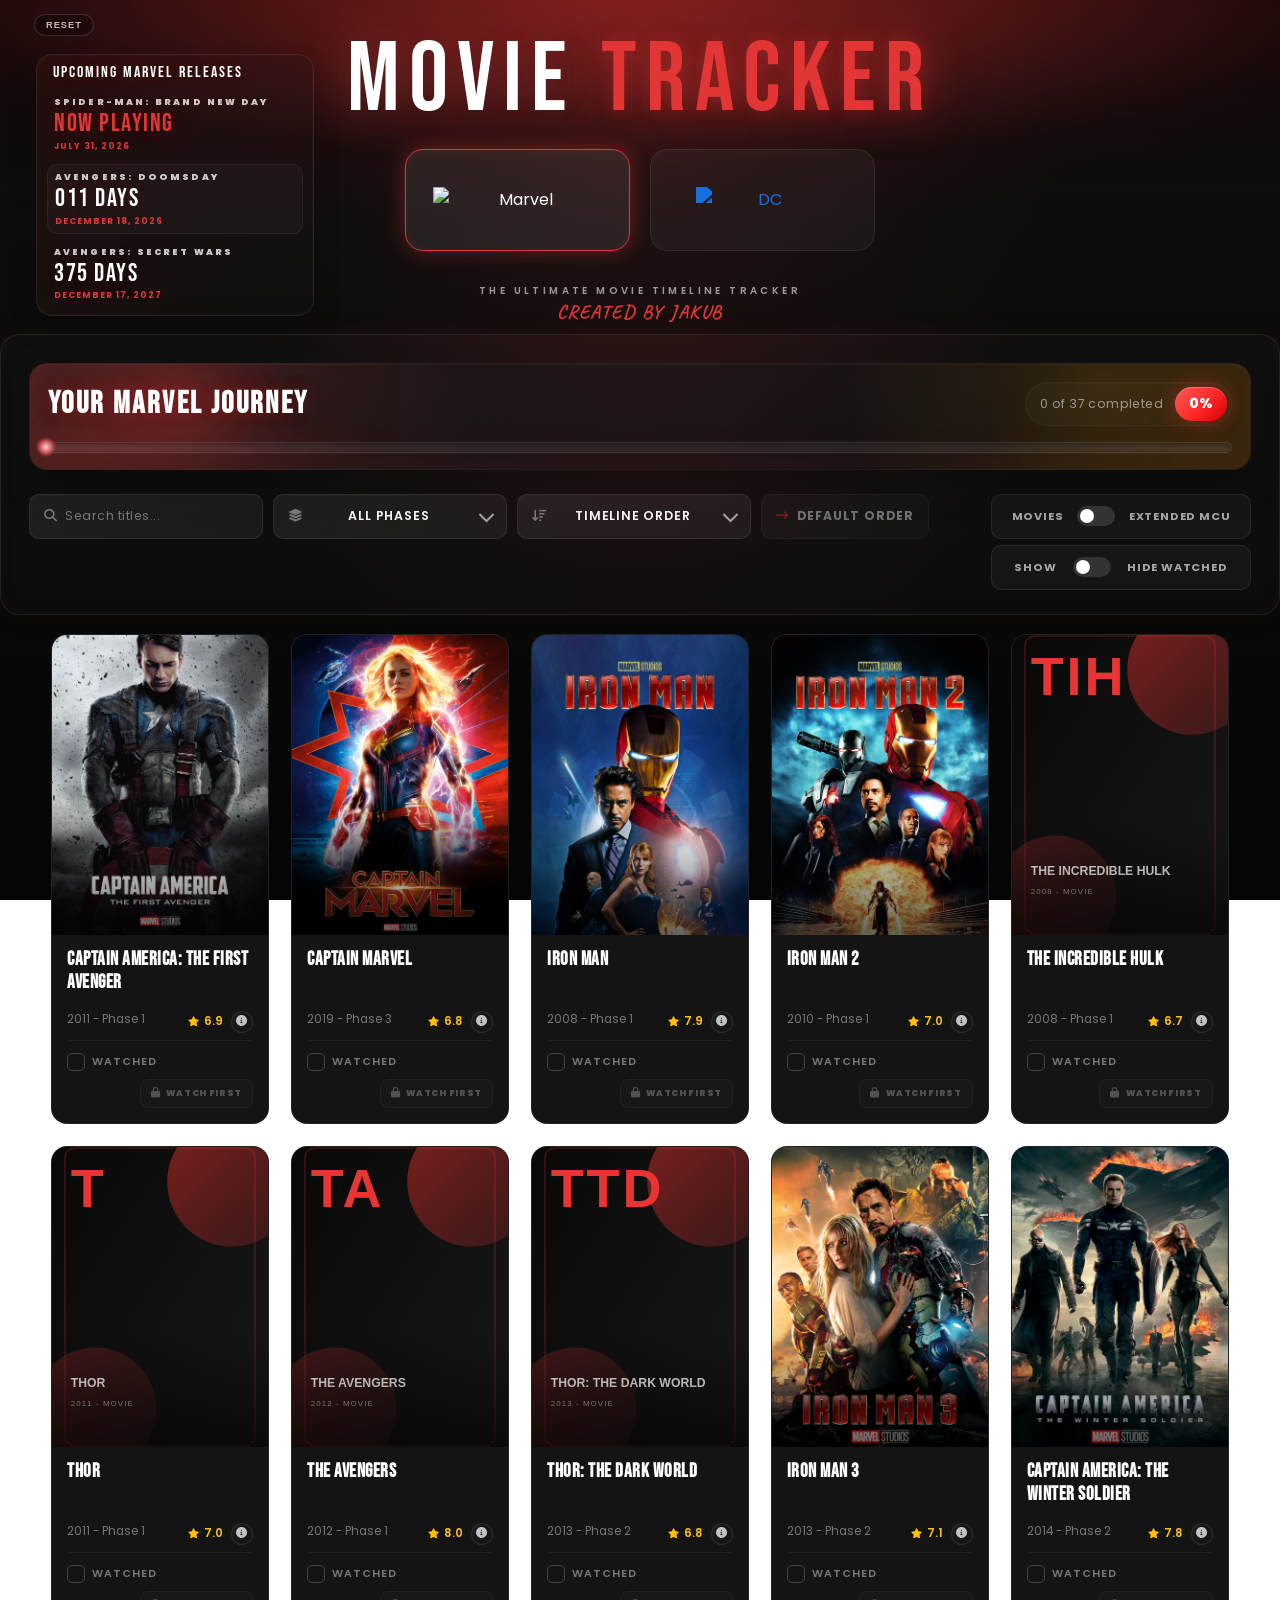
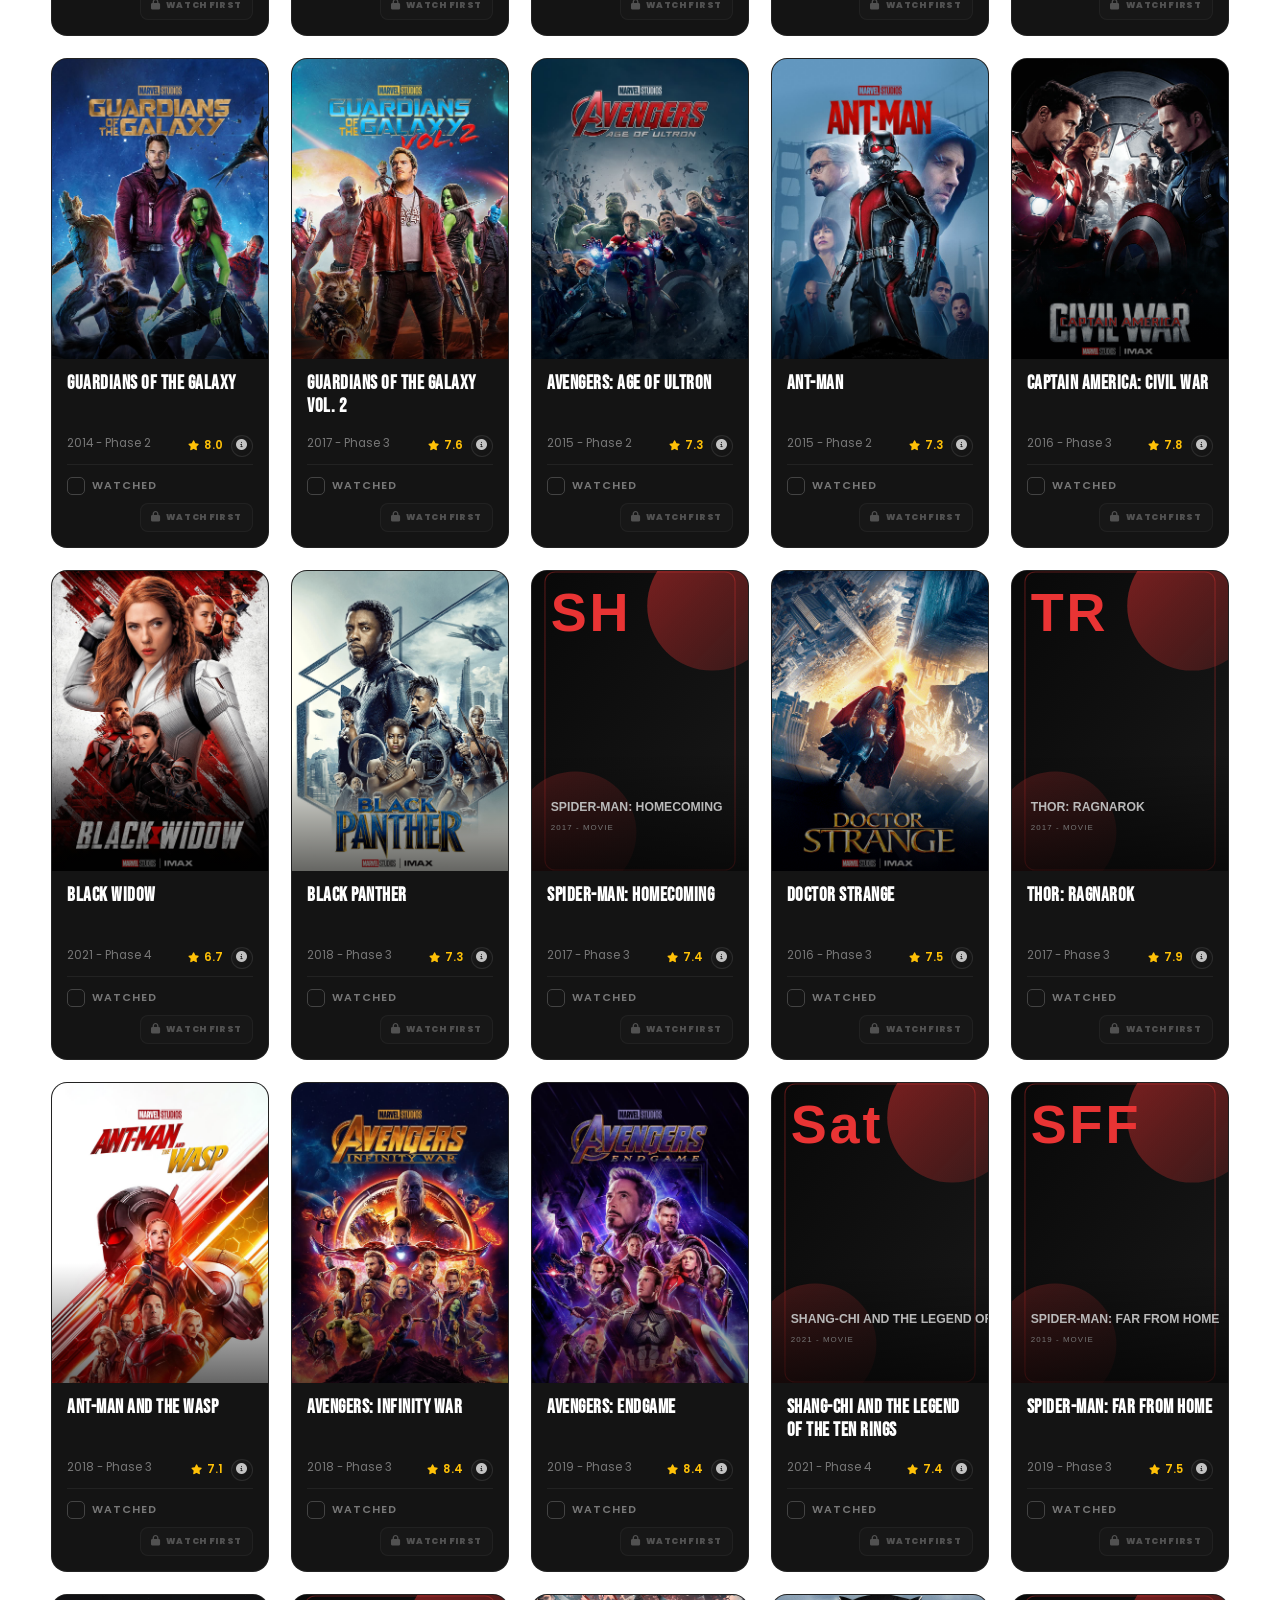
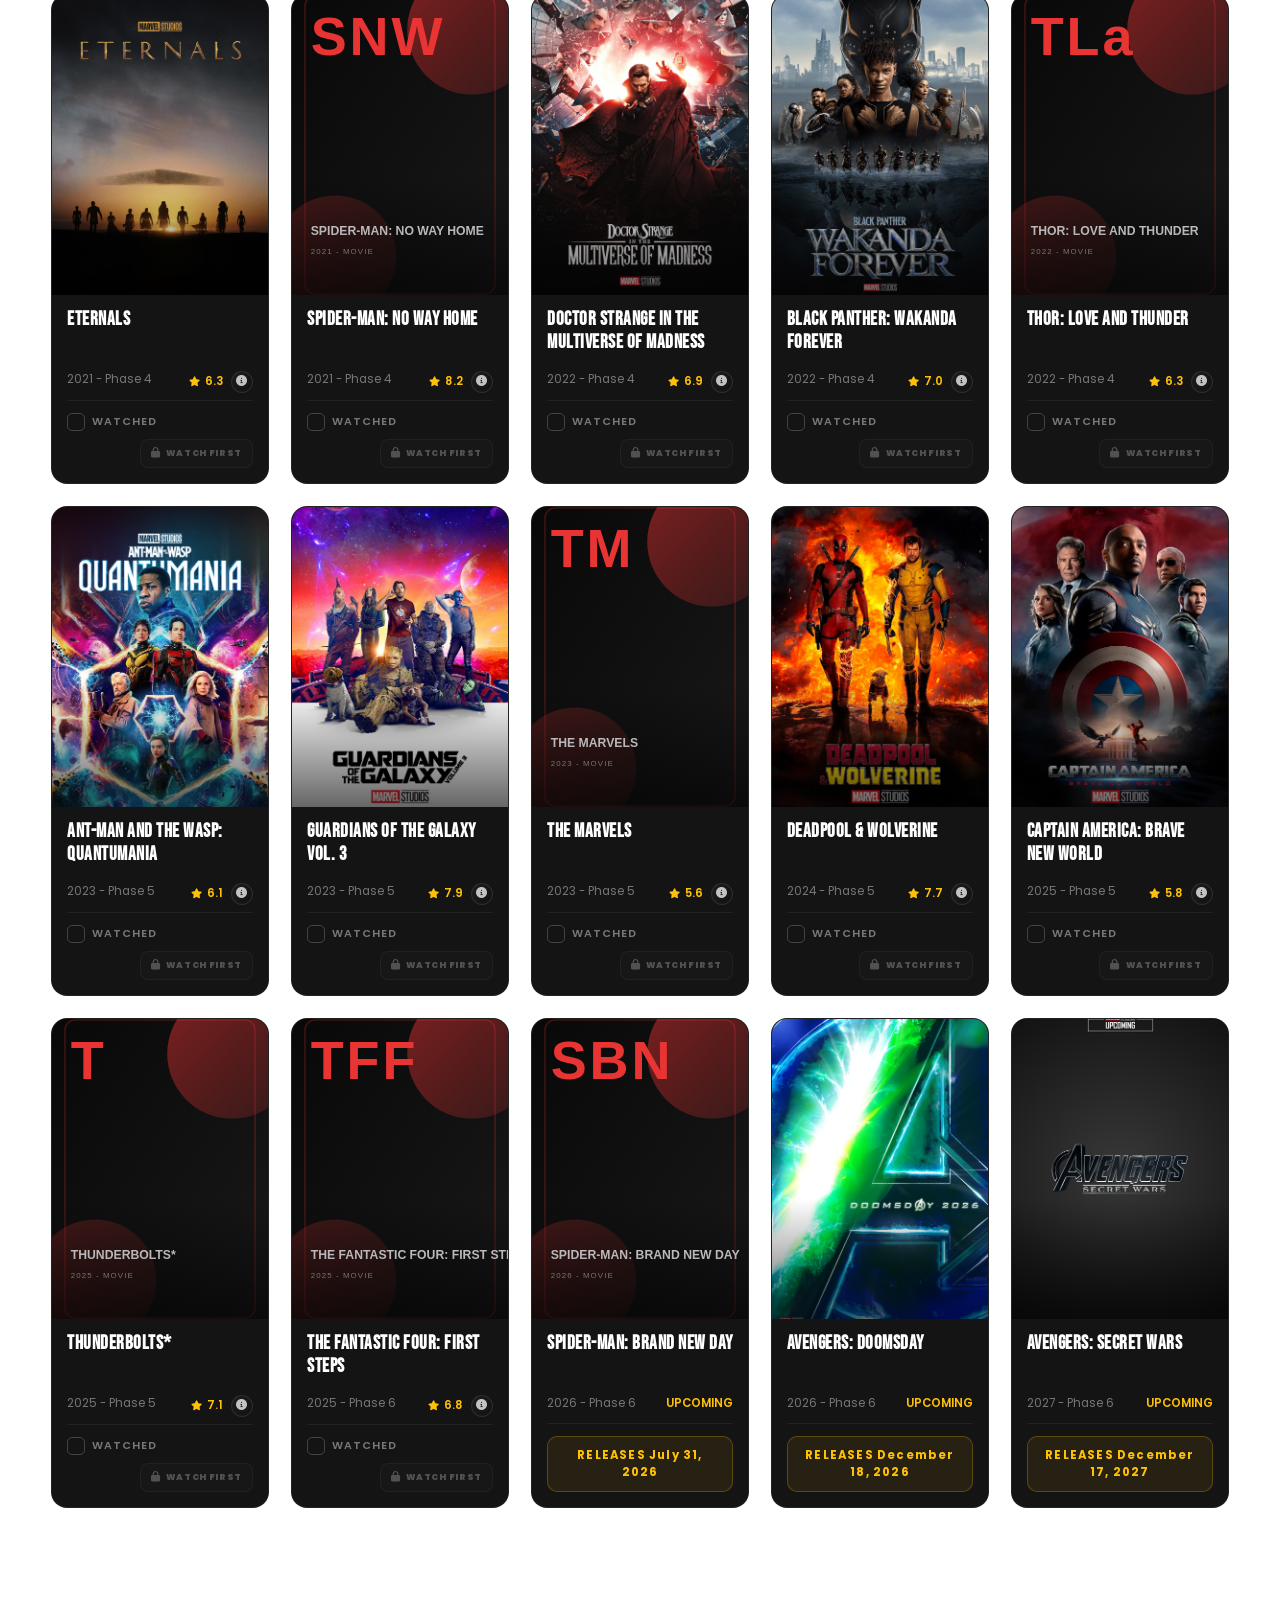
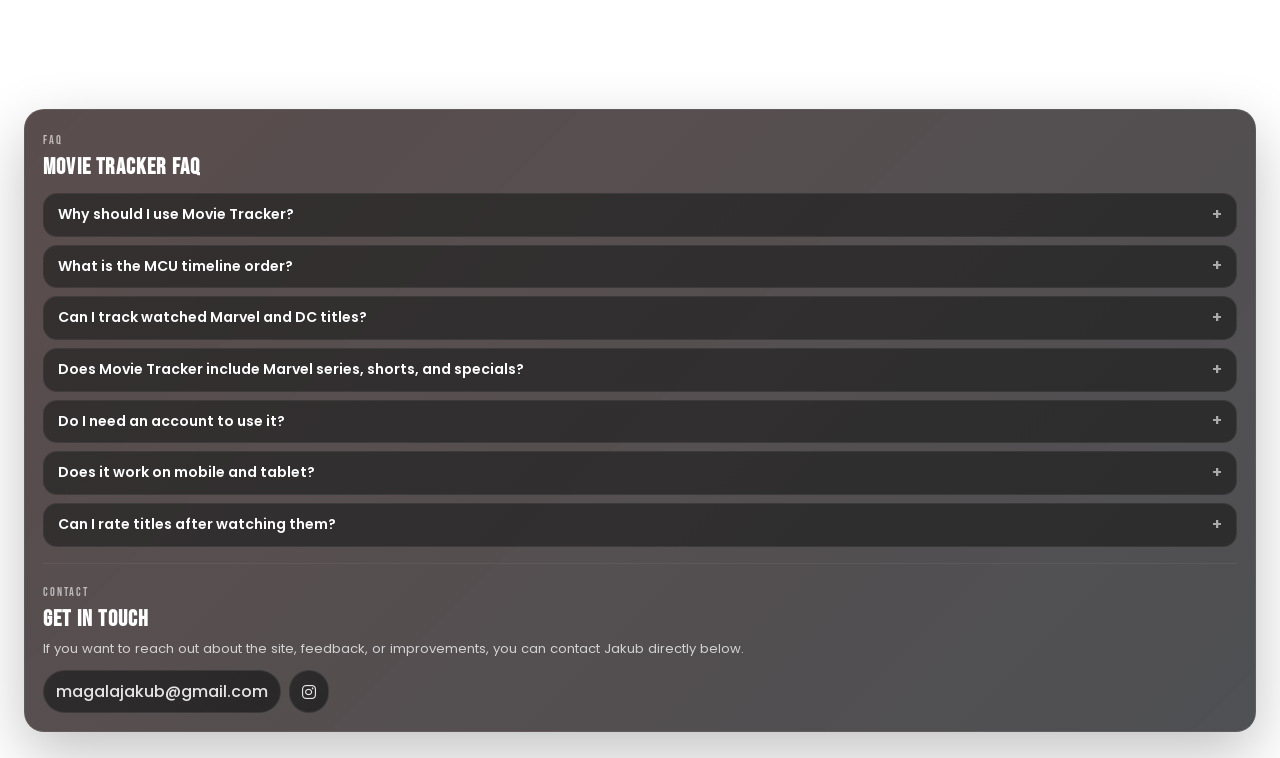
==== index.html @ 0795e942 "Add files via upload" ====
<!DOCTYPE html>
<html lang="en">
<head>
    <meta charset="UTF-8">
    <meta name="viewport" content="width=device-width, initial-scale=1.0">
    <!-- Google tag (gtag.js) -->
    <script async src="https://www.googletagmanager.com/gtag/js?id=G-0W7NVZXKRR"></script>
    <script>
        window.dataLayer = window.dataLayer || [];
        function gtag(){dataLayer.push(arguments);}
        gtag("js", new Date());

        gtag("config", "G-0W7NVZXKRR");
    </script>
    <title>Movie Tracker | Marvel & DC Timeline Watchlist</title>
    <meta name="description" content="Track Marvel and DC movies in timeline order, mark watched titles, rate favorites, and follow your progress through the MCU and beyond.">
    <meta name="robots" content="index,follow,max-image-preview:large">
    <meta name="author" content="Jakub">
    <meta name="theme-color" content="#160707">
    <link rel="canonical" href="https://nichtjakub.github.io/movie-tracker/">
    <link rel="icon" type="image/png" sizes="192x192" href="icon-192.png">
    <link rel="shortcut icon" href="icon-192.png">
    <link rel="icon" type="image/svg+xml" href="favicon.svg">
    <link rel="apple-touch-icon" sizes="180x180" href="apple-touch-icon.png">
    <link rel="manifest" href="site.webmanifest">

    <meta property="og:site_name" content="Movie Tracker">
    <meta property="og:title" content="Movie Tracker | Marvel & DC Timeline Watchlist">
    <meta property="og:description" content="Track Marvel and DC movies in timeline order, mark watched titles, rate favorites, and follow your progress through the MCU and beyond.">
    <meta property="og:type" content="website">
    <meta property="og:url" content="https://nichtjakub.github.io/movie-tracker/">
    <meta property="og:image" content="https://nichtjakub.github.io/movie-tracker/preview.png">
    <meta property="og:image:width" content="1200">
    <meta property="og:image:height" content="630">
    <meta property="og:image:alt" content="Movie Tracker preview card with Marvel and DC timeline branding">

    <meta name="twitter:card" content="summary_large_image">
    <meta name="twitter:title" content="Movie Tracker | Marvel & DC Timeline Watchlist">
    <meta name="twitter:description" content="Track Marvel and DC movies in timeline order, mark watched titles, rate favorites, and follow your progress through the MCU and beyond.">
    <meta name="twitter:image" content="https://nichtjakub.github.io/movie-tracker/preview.png">
    <link href="https://fonts.googleapis.com/css2?family=Bebas+Neue&family=Caveat:wght@700&family=Poppins:wght@300;400;500;600&display=swap" rel="stylesheet">
    <link rel="stylesheet" href="style.css">
    <link rel="stylesheet" href="https://cdnjs.cloudflare.com/ajax/libs/font-awesome/6.4.0/css/all.min.css">
    <script type="application/ld+json">
        {
            "@context": "https://schema.org",
            "@type": "WebSite",
            "name": "Movie Tracker",
            "alternateName": "Movie Tracker Marvel DC",
            "url": "https://nichtjakub.github.io/movie-tracker/",
            "description": "Track Marvel and DC movies in timeline order, mark watched titles, rate favorites, and follow your progress through the MCU and beyond.",
            "author": {
                "@type": "Person",
                "name": "Jakub"
            },
            "inLanguage": "en"
        }
    </script>
    <script type="application/ld+json">
        {
            "@context": "https://schema.org",
            "@type": "Organization",
            "name": "Movie Tracker",
            "url": "https://nichtjakub.github.io/movie-tracker/",
            "logo": "https://nichtjakub.github.io/movie-tracker/icon-192.png",
            "email": "mailto:magalajakub@gmail.com",
            "sameAs": [
                "https://www.instagram.com/jakubm17/"
            ]
        }
    </script>
    <script type="application/ld+json">
        {
            "@context": "https://schema.org",
            "@type": "FAQPage",
            "mainEntity": [
                {
                    "@type": "Question",
                    "name": "Why should I use Movie Tracker?",
                    "acceptedAnswer": {
                        "@type": "Answer",
                        "text": "Movie Tracker makes catching up feel much easier because everything is already organized in one place. Instead of jumping between random lists, you can follow the MCU in a cleaner order, include series, shorts, and specials, mark what you have already watched, and rate titles as you go. It is especially useful if you want to understand the bigger story before Avengers: Doomsday, because a lot of people want to rewatch or finally catch up on everything beforehand."
                    }
                },
                {
                    "@type": "Question",
                    "name": "What is the MCU timeline order?",
                    "acceptedAnswer": {
                        "@type": "Answer",
                        "text": "It is the order that lets you follow the MCU story chronologically. Here you can go through Marvel movies, series, shorts, and specials in a way that feels more natural than release order."
                    }
                },
                {
                    "@type": "Question",
                    "name": "Can I track watched Marvel and DC titles here?",
                    "acceptedAnswer": {
                        "@type": "Answer",
                        "text": "Yes. You can mark titles as watched, add your own rating after watching, and keep an eye on your progress as you work through the timeline."
                    }
                },
                {
                    "@type": "Question",
                    "name": "Does Movie Tracker include Marvel series, shorts, and specials?",
                    "acceptedAnswer": {
                        "@type": "Answer",
                        "text": "Yes. It is not just a movie list. The tracker also includes Marvel series, shorts, and specials, so the overall watch order feels much more complete."
                    }
                },
                {
                    "@type": "Question",
                    "name": "Do I need an account to use Movie Tracker?",
                    "acceptedAnswer": {
                        "@type": "Answer",
                        "text": "No. You can just open the site in your browser and start using it right away."
                    }
                },
                {
                    "@type": "Question",
                    "name": "Does Movie Tracker work on mobile and tablet?",
                    "acceptedAnswer": {
                        "@type": "Answer",
                        "text": "Yes. The layout is built to work on desktop, tablet, and mobile, so checking the watch order should still feel clean on different screens."
                    }
                },
                {
                    "@type": "Question",
                    "name": "Can I rate titles after watching them in Movie Tracker?",
                    "acceptedAnswer": {
                        "@type": "Answer",
                        "text": "Yes. Once you mark something as watched, you can rate it and keep your own progress a bit more personal."
                    }
                }
            ]
        }
    </script>
</head>
<body class="marvel-theme">
    <header>
        <button id="reset-progress-btn" class="reset-progress-btn" type="button">RESET</button>
        <div class="header-bg"></div>
        <div class="header-content">
            <div class="logo">MOVIE <span>TRACKER</span></div>
            <div class="release-countdown" id="release-countdown" aria-live="polite">
                <div class="release-countdown-title">UPCOMING MARVEL RELEASES</div>
                <div class="countdown-item" id="countdown-spiderman">
                    <div class="countdown-label">SPIDER-MAN: BRAND NEW DAY</div>
                    <div class="countdown-time">000d 00h 00m 00s</div>
                    <div class="countdown-date">July 31, 2026</div>
                </div>
                <div class="countdown-item countdown-item-featured" id="countdown-doomsday">
                    <div class="countdown-label">AVENGERS: DOOMSDAY</div>
                    <div class="countdown-time">000d 00h 00m 00s</div>
                    <div class="countdown-date">December 18, 2026</div>
                </div>
                <div class="countdown-item" id="countdown-secretwars">
                    <div class="countdown-label">AVENGERS: SECRET WARS</div>
                    <div class="countdown-time">000d 00h 00m 00s</div>
                    <div class="countdown-date">December 17, 2027</div>
                </div>
            </div>
            <div class="universe-switcher">
                <div class="uni-btn active marvel-btn" data-uni="marvel">
                    <img src="https://upload.wikimedia.org/wikipedia/commons/b/b9/Marvel_Logo.svg" alt="Marvel">
                </div>
                <div class="uni-btn dc-btn" data-uni="dc">
                    <img src="https://upload.wikimedia.org/wikipedia/commons/3/3d/DC_Comics_logo.svg" alt="DC">
                </div>
            </div>
            <div class="subtitle">THE ULTIMATE MOVIE TIMELINE TRACKER<br><span class="creator">CREATED BY JAKUB</span></div>
        </div>
    </header>

    <div class="sticky-journey-bar" id="sticky-journey-bar" aria-hidden="true">
        <div class="sticky-journey-inner">
            <div class="sticky-journey-top">
                <div class="sticky-journey-title" id="sticky-journey-title">YOUR MARVEL JOURNEY</div>
                <div class="sticky-journey-badges">
                    <span id="sticky-progress-text">0 of 0 completed</span>
                    <span class="badge sticky-progress-percent" id="sticky-progress-percent">0%</span>
                </div>
            </div>
            <div class="sticky-progress-track">
                <div class="sticky-progress-fill" id="sticky-progress-fill"></div>
                <div class="sticky-progress-glow" id="sticky-progress-glow"></div>
            </div>
        </div>
    </div>

    <main>
        <section class="controls">
            <div class="progress-section">
                <div class="progress-label-row">
                    <h3 id="journey-title">YOUR MARVEL JOURNEY</h3>
                    <div class="progress-badges">
                        <span id="progress-text">0 of 0 completed</span>
                        <span class="badge" id="progress-percent">0%</span>
                    </div>
                </div>
                <div class="progress-bar-bg">
                    <div class="progress-bar-fill" id="progress-fill"></div>
                    <div class="progress-bar-glow" id="progress-glow"></div>
                </div>
            </div>
            <div class="toolbar">
                <div class="filter-group">
                    <div class="filter-chip search-chip">
                        <i class="fas fa-search"></i>
                        <input type="text" id="search-input" placeholder="Search titles...">
                    </div>
                    <div id="phase-filter-container" class="filter-chip select-chip">
                        <i class="fas fa-layer-group"></i>
                        <span class="select-display" id="phase-filter-display">ALL PHASES</span>
                        <select id="phase-filter">
                            <option value="all" style="background:#1a1a1a;color:#f1f1f1;">ALL PHASES</option>
                            <option value="1" style="background:#1a1a1a;color:#f5f5f5;" data-saga="INFINITY SAGA">PHASE 1</option>
                            <option value="2" style="background:#1a1a1a;color:#e7e7e7;" data-saga="INFINITY SAGA">PHASE 2</option>
                            <option value="3" style="background:#1a1a1a;color:#d9d9d9;" data-saga="INFINITY SAGA">PHASE 3</option>
                            <option value="4" style="background:#1a1a1a;color:#cbcbcb;" data-saga="MULTIVERSE SAGA">PHASE 4</option>
                            <option value="5" style="background:#1a1a1a;color:#bdbdbd;" data-saga="MULTIVERSE SAGA">PHASE 5</option>
                            <option value="6" style="background:#1a1a1a;color:#afafaf;" data-saga="MULTIVERSE SAGA">PHASE 6</option>
                        </select>
                    </div>
                    <div class="filter-chip select-chip">
                        <i class="fas fa-sort-amount-down"></i>
                        <span class="select-display" id="sort-select-display">TIMELINE ORDER</span>
                        <select id="sort-select">
                            <option value="chrono">TIMELINE ORDER</option>
                            <option value="year">RELEASE YEAR</option>
                            <option value="imdb">IMDB RATING</option>
                            <option value="user">MY RATING</option>
                        </select>
                    </div>
                    <button type="button" class="sort-direction-btn" id="sort-direction-btn">
                        <span class="sort-direction-icon"><i class="fas fa-arrow-down-wide-short"></i></span>
                        <span class="sort-direction-text" id="sort-direction-text">DEFAULT</span>
                    </button>
                </div>
                <div class="view-toggle">
                    <span class="toggle-label">MOVIES</span>
                    <label class="switch"><input type="checkbox" id="extended-toggle"><span class="slider round"></span></label>
                    <span class="toggle-label">EXTENDED MCU</span>
                </div>
                <div class="view-toggle">
                    <span class="toggle-label">SHOW</span>
                    <label class="switch"><input type="checkbox" id="hide-seen-toggle"><span class="slider round"></span></label>
                    <span class="toggle-label">HIDE WATCHED</span>
                </div>
            </div>
        </section>
        <section id="timeline-content"></section>
    </main>

    <div id="rating-overlay" class="rating-overlay hidden">
        <div class="rating-panel">
            <div class="rating-panel-header">
                <span id="rating-panel-title">RATE THIS</span>
                <button class="close-btn" id="close-rating"><i class="fas fa-times"></i></button>
            </div>
            <div class="rating-options" id="rating-options"></div>
        </div>
    </div>

    <footer class="site-footer">
        <div class="site-footer-inner">
            <section class="footer-faq" aria-labelledby="footer-faq-title">
                <span class="footer-kicker">FAQ</span>
                <h2 id="footer-faq-title">Movie Tracker FAQ</h2>
                <div class="faq-list">
                    <details class="faq-item">
                        <summary>Why should I use Movie Tracker?</summary>
                        <p>Movie Tracker makes catching up feel much easier because everything is already organized in one place. Instead of jumping between random lists, you can follow the MCU in a cleaner order, include series, shorts, and specials, mark what you have already watched, and rate titles as you go. It is especially useful if you want to understand the bigger story before <strong>Avengers: Doomsday</strong>, because a lot of people want to rewatch or finally catch up on everything beforehand.</p>
                    </details>
                    <details class="faq-item">
                        <summary>What is the MCU timeline order?</summary>
                        <p>It is the order that lets you follow the MCU story chronologically. Here you can go through Marvel movies, series, shorts, and specials in a way that feels more natural than release order.</p>
                    </details>
                    <details class="faq-item">
                        <summary>Can I track watched Marvel and DC titles?</summary>
                        <p>Yes. You can mark titles as watched, add your own rating after watching, and keep an eye on your progress as you work through the timeline.</p>
                    </details>
                    <details class="faq-item">
                        <summary>Does Movie Tracker include Marvel series, shorts, and specials?</summary>
                        <p>Yes. It is not just a movie list. The tracker also includes Marvel series, shorts, and specials, so the overall watch order feels much more complete.</p>
                    </details>
                    <details class="faq-item">
                        <summary>Do I need an account to use it?</summary>
                        <p>No. You can just open the site in your browser and start using it right away.</p>
                    </details>
                    <details class="faq-item">
                        <summary>Does it work on mobile and tablet?</summary>
                        <p>Yes. The layout is built to work on desktop, tablet, and mobile, so checking the watch order should still feel clean on different screens.</p>
                    </details>
                    <details class="faq-item">
                        <summary>Can I rate titles after watching them?</summary>
                        <p>Yes. Once you mark something as watched, you can rate it and keep your own progress a bit more personal.</p>
                    </details>
                </div>
            </section>

            <section class="footer-contact" aria-labelledby="footer-contact-title">
                <span class="footer-kicker">Contact</span>
                <h2 id="footer-contact-title">Get in Touch</h2>
                <p class="footer-intro">If you want to reach out about the site, feedback, or improvements, you can contact Jakub directly below.</p>
                <div class="footer-links">
                    <a class="footer-link" href="mailto:magalajakub@gmail.com">magalajakub@gmail.com</a>
                    <a class="footer-link footer-link-icon" href="https://www.instagram.com/jakubm17/" target="_blank" rel="noopener noreferrer" aria-label="Instagram profile">
                        <i class="fab fa-instagram" aria-hidden="true"></i>
                    </a>
                </div>
            </section>
        </div>
    </footer>

    <script src="script.js"></script>
</body>
</html>
---- style.css ----
﻿:root {
    --bg: #0d0d0d;
    --card-bg: #141414;
    --card-border: rgba(255, 255, 255, 0.06);
    --primary: #e23636;
    --primary-glow: rgba(226, 54, 54, 0.4);
    --accent: #ffc107;
    --text: #ffffff;
    --text-dim: #777;
    --filter-bg: rgba(255, 255, 255, 0.04);
    --filter-border: rgba(255, 255, 255, 0.08);
    --filter-hover: rgba(255, 255, 255, 0.07);
}

body.dc-theme {
    --primary: #0476f2;
    --primary-glow: rgba(4, 118, 242, 0.4);
    --accent: #00ffcc;
}

* {
    box-sizing: border-box;
    margin: 0;
    padding: 0;
}

body {
    background:
        radial-gradient(ellipse 90% 45% at 50% -5%, rgba(226, 54, 54, 0.22) 0%, rgba(226, 54, 54, 0.12) 24%, rgba(226, 54, 54, 0.04) 46%, transparent 68%),
        radial-gradient(circle at 50% 18%, rgba(226, 54, 54, 0.09) 0%, transparent 42%),
        linear-gradient(180deg, #160707 0%, #0d0d0d 24%, #090909 58%, #050505 100%);
    color: var(--text);
    font-family: "Poppins", sans-serif;
    min-height: 100vh;
    background-attachment: fixed;
    overflow-x: hidden;
}

button,
input,
select,
label,
.uni-btn {
    -webkit-tap-highlight-color: transparent;
}

main {
    position: relative;
    transform: translateY(-72px);
}

header {
    position: relative;
    padding: 50px 20px 64px;
    text-align: center;
    overflow: visible;
    min-height: 360px;
}

.reset-progress-btn {
    position: absolute;
    top: 14px;
    left: 34px;
    z-index: 2;
    border: 1px solid rgba(255, 255, 255, 0.14);
    background: rgba(0, 0, 0, 0.28);
    color: rgba(255, 255, 255, 0.72);
    border-radius: 999px;
    padding: 5px 11px;
    font-size: 0.58rem;
    font-weight: 700;
    letter-spacing: 1px;
    cursor: pointer;
    transition: background 0.2s, color 0.2s, border-color 0.2s, transform 0.2s;
}

.reset-progress-btn:hover {
    background: rgba(226, 54, 54, 0.14);
    border-color: rgba(226, 54, 54, 0.45);
    color: #fff;
    transform: translateY(-1px);
}

.header-bg {
    position: absolute;
    inset: 0;
    background: radial-gradient(ellipse 80% 60% at 50% 0%, var(--primary-glow) 0%, transparent 70%);
    pointer-events: none;
    transition: background 0.5s;
}

.header-content {
    position: relative;
    z-index: 1;
    display: flex;
    flex-direction: column;
    align-items: center;
    justify-content: center;
    min-height: 240px;
}

.logo {
    font-family: "Bebas Neue", sans-serif;
    font-size: clamp(3.4rem, 8vw, 6.1rem);
    letter-spacing: 9px;
    margin-bottom: 18px;
    line-height: 0.95;
    text-transform: uppercase;
    transform: translateY(-15px);
    text-shadow:
        0 0 42px rgba(255, 255, 255, 0.08),
        0 0 55px var(--primary-glow),
        0 10px 30px rgba(0, 0, 0, 0.32);
}

.logo span {
    color: var(--primary);
    text-shadow:
        0 0 18px rgba(226, 54, 54, 0.28),
        0 0 46px rgba(226, 54, 54, 0.52);
}

.release-countdown {
    position: absolute;
    top: 4px;
    left: 16px;
    width: min(100%, 278px);
    margin: 0;
    padding: 8px 10px;
    border: 1px solid rgba(255, 255, 255, 0.08);
    border-radius: 16px;
    background:
        linear-gradient(135deg, rgba(226, 54, 54, 0.1), rgba(255, 255, 255, 0.02)),
        rgba(10, 10, 10, 0.28);
    box-shadow: 0 14px 28px rgba(0, 0, 0, 0.18), inset 0 0 0 1px rgba(255, 255, 255, 0.02);
    backdrop-filter: blur(10px);
    text-align: left;
}

.release-countdown-title {
    font-family: "Bebas Neue", sans-serif;
    font-size: 1rem;
    letter-spacing: 2px;
    color: #fff;
    margin: 0 6px 8px;
    text-shadow: 0 0 18px rgba(226, 54, 54, 0.22);
}

.countdown-item {
    padding: 6px 7px 5px;
    border-radius: 10px;
}

.countdown-item + .countdown-item {
    margin-top: 6px;
}

.countdown-item-featured {
    background: rgba(255, 255, 255, 0.03);
    border: 1px solid rgba(255, 255, 255, 0.05);
}

.countdown-label {
    font-size: 0.56rem;
    letter-spacing: 2.1px;
    color: var(--text-dim);
    margin-bottom: 3px;
    font-weight: 1000;
    color: rgba(255, 255, 255, 0.78);
}

.countdown-time {
    font-family: "Bebas Neue", sans-serif;
    font-size: clamp(1rem, 2.2vw, 1.55rem);
    letter-spacing: 1.5px;
    line-height: 1;
    color: #fff;
    text-shadow: 0 0 24px rgba(226, 54, 54, 0.28);
}

.countdown-date {
    margin-top: 3px;
    font-size: 0.54rem;
    letter-spacing: 1px;
    color: var(--primary);
    text-transform: uppercase;
    font-weight: 700;
}

.countdown-live .countdown-time {
    color: var(--primary);
}

.universe-switcher {
    display: flex;
    justify-content: center;
    gap: 14px;
    margin-bottom: 12px;
    margin-top: 0;
    transform: translateY(-20px);
}

.uni-btn {
    width: 150px;
    height: 68px;
    background: rgba(255, 255, 255, 0.04);
    border: 1px solid rgba(255, 255, 255, 0.08);
    border-radius: 14px;
    cursor: pointer;
    display: flex;
    align-items: center;
    justify-content: center;
    transition: border-color 0.3s, background 0.3s, box-shadow 0.3s;
}

.uni-btn img {
    width: 75%;
    max-width: 100%;
    max-height: 100%;
    object-fit: contain;
    filter: grayscale(1) opacity(0.4);
    transition: filter 0.3s;
}

.marvel-btn img {
    width: 76%;
}

.dc-btn img {
    width: 60%;
    filter: brightness(0) saturate(100%) invert(35%) sepia(96%) saturate(2470%) hue-rotate(201deg) brightness(100%) contrast(98%);
    opacity: 0.88;
}

.dc-btn.active img {
    filter: brightness(0) saturate(100%) invert(35%) sepia(96%) saturate(2470%) hue-rotate(201deg) brightness(112%) contrast(104%);
    opacity: 1;
}

.uni-btn:hover {
    background: rgba(255, 255, 255, 0.07);
    border-color: rgba(255, 255, 255, 0.15);
}

.uni-btn.active {
    border-color: var(--primary);
    background: rgba(255, 255, 255, 0.08);
    box-shadow: 0 0 20px var(--primary-glow), inset 0 0 12px rgba(255, 255, 255, 0.03);
}

.uni-btn.active img {
    filter: grayscale(0) opacity(1);
}

.subtitle {
    font-size: 0.62rem;
    letter-spacing: 3.4px;
    color: rgba(255, 255, 255, 0.58);
    line-height: 1.55;
    font-weight: 600;
    margin-top: -10px;
}

@media (min-width: 1025px) {
    .universe-switcher {
        gap: 20px;
        margin-bottom: 22px;
        transform: translateY(-12px);
    }

    .uni-btn {
        width: 225px;
        height: 102px;
        border-radius: 18px;
    }

    .subtitle {
        margin-top: -2px;
    }

}

.creator {
    color: var(--primary);
    letter-spacing: 1.5px;
    font-weight: 700;
    font-family: "Caveat", cursive;
    font-size: 1.2rem;
    text-transform: none;
}

.controls {
    margin: 28px auto 40px;
    padding: 28px 28px 24px;
    background:
        radial-gradient(circle at 50% 0%, rgba(226, 54, 54, 0.08), transparent 58%),
        rgba(255, 255, 255, 0.02);
    border: 1px solid var(--filter-border);
    border-radius: 20px;
    transform: translateY(-14px);
    position: relative;
    z-index: 40;
    box-shadow:
        0 0 30px rgba(226, 54, 54, 0.05),
        inset 0 0 24px rgba(226, 54, 54, 0.025);
    max-width: 1320px;
}

.controls.is-locked .toolbar {
    opacity: 0.5;
    filter: grayscale(0.12);
    pointer-events: none;
}

.controls.is-locked .progress-section {
    opacity: 0.86;
}

.controls.is-locked .filter-chip,
.controls.is-locked .sort-direction-btn,
.controls.is-locked .view-toggle {
    box-shadow: none;
}

.progress-section {
    margin-bottom: 24px;
    position: relative;
    padding: 18px 18px 16px;
    border: 1px solid rgba(255, 255, 255, 0.04);
    border-radius: 18px;
    background:
        radial-gradient(circle at 12% 20%, rgba(255, 70, 70, 0.18), transparent 28%),
        radial-gradient(circle at 88% 18%, rgba(255, 160, 0, 0.12), transparent 24%),
        linear-gradient(135deg, rgba(255, 255, 255, 0.04), rgba(255, 255, 255, 0.015)),
        rgba(10, 10, 10, 0.38);
    box-shadow:
        inset 0 1px 0 rgba(255, 255, 255, 0.03),
        inset 0 -18px 34px rgba(226, 54, 54, 0.05),
        0 18px 36px rgba(0, 0, 0, 0.18);
    overflow: hidden;
}

.progress-section::before {
    content: "";
    position: absolute;
    inset: -1px;
    border-radius: 18px;
    background: linear-gradient(90deg, rgba(255, 70, 70, 0.22), transparent 22%, transparent 78%, rgba(255, 160, 0, 0.16));
    opacity: 0.7;
    pointer-events: none;
}

.progress-section::after {
    content: "";
    position: absolute;
    left: 18px;
    right: 18px;
    bottom: 14px;
    height: 22px;
    background: radial-gradient(circle at left center, rgba(255, 60, 60, 0.22), transparent 30%);
    filter: blur(16px);
    opacity: 0.75;
    pointer-events: none;
}

.progress-label-row {
    display: flex;
    justify-content: space-between;
    align-items: center;
    margin-bottom: 16px;
    flex-wrap: wrap;
    gap: 12px;
    position: relative;
    z-index: 1;
}

#journey-title {
    font-family: "Bebas Neue", sans-serif;
    font-size: clamp(1.45rem, 2.4vw, 2rem);
    letter-spacing: 2.4px;
    position: relative;
    z-index: 1;
    text-shadow:
        0 0 18px rgba(226, 54, 54, 0.22),
        0 0 34px rgba(226, 54, 54, 0.12);
}

#journey-title::before {
    content: "";
    position: absolute;
    left: -18px;
    top: 50%;
    width: 290px;
    height: 64px;
    transform: translateY(-50%);
    background: radial-gradient(circle, rgba(255, 60, 60, 0.22) 0%, rgba(226, 54, 54, 0.1) 42%, transparent 76%);
    filter: blur(18px);
    z-index: -1;
    pointer-events: none;
}

.progress-badges {
    display: flex;
    align-items: center;
    gap: 12px;
    font-size: 0.72rem;
    color: rgba(255, 255, 255, 0.5);
    padding: 4px 4px 4px 14px;
    border-radius: 999px;
    background: linear-gradient(90deg, rgba(255, 255, 255, 0.025), rgba(255, 255, 255, 0.01));
    border: 1px solid rgba(255, 255, 255, 0.04);
    box-shadow: inset 0 1px 0 rgba(255, 255, 255, 0.02);
    position: relative;
    z-index: 1;
}

#progress-text {
    font-size: 0.78rem;
    letter-spacing: 0.4px;
    color: rgba(255, 255, 255, 0.52);
}

.badge {
    background:
        linear-gradient(135deg, #ff5858 0%, #ff2a2a 52%, #d40000 100%);
    color: #fff;
    font-weight: 800;
    font-size: 0.86rem;
    min-width: 52px;
    padding: 7px 12px;
    border-radius: 999px;
    letter-spacing: 0.9px;
    text-align: center;
    box-shadow:
        0 0 18px rgba(255, 70, 70, 0.28),
        0 0 36px rgba(255, 50, 50, 0.16),
        inset 0 1px 0 rgba(255, 255, 255, 0.22);
}

.progress-bar-bg {
    position: relative;
    background:
        linear-gradient(180deg, rgba(255, 255, 255, 0.08), rgba(255, 255, 255, 0.03)),
        rgba(255, 255, 255, 0.04);
    height: 11px;
    border-radius: 999px;
    overflow: visible;
    border: 1px solid rgba(255, 255, 255, 0.04);
    box-shadow:
        inset 0 2px 5px rgba(0, 0, 0, 0.45),
        0 0 0 1px rgba(255, 255, 255, 0.015);
}

.progress-bar-bg::before {
    content: "";
    position: absolute;
    inset: 1px;
    border-radius: inherit;
    background: linear-gradient(90deg, rgba(255, 255, 255, 0.035), transparent 18%, transparent 82%, rgba(255, 255, 255, 0.025));
    pointer-events: none;
}

.progress-bar-fill {
    background:
        linear-gradient(90deg, #ff2e2e 0%, #ff4949 45%, #ff7070 100%);
    height: 100%;
    border-radius: 999px;
    width: 0%;
    transition: width 0.8s cubic-bezier(0.4, 0, 0.2, 1);
    position: relative;
    z-index: 1;
    box-shadow:
        0 0 14px rgba(255, 70, 70, 0.45),
        0 0 28px rgba(255, 40, 40, 0.2);
}

.progress-bar-fill::after {
    content: "";
    position: absolute;
    top: 50%;
    right: -6px;
    width: 18px;
    height: 18px;
    transform: translateY(-50%);
    border-radius: 50%;
    background: radial-gradient(circle, rgba(255, 255, 255, 0.95) 0%, rgba(255, 130, 130, 0.88) 35%, rgba(255, 50, 50, 0.28) 72%, transparent 100%);
    filter: blur(1px);
    opacity: 0.95;
}

.progress-bar-glow {
    position: absolute;
    top: -8px;
    left: 0;
    height: 26px;
    border-radius: 999px;
    width: 0%;
    background: linear-gradient(90deg, rgba(255, 40, 40, 0.88), rgba(255, 120, 120, 0.6));
    filter: blur(12px);
    opacity: 0.8;
    transition: width 0.8s cubic-bezier(0.4, 0, 0.2, 1);
    pointer-events: none;
}

.sticky-journey-bar {
    position: fixed;
    top: calc(env(safe-area-inset-top, 0px) + 12px);
    left: 50%;
    width: min(calc(100% - 32px), 1080px);
    transform: translate(-50%, -16px);
    opacity: 0;
    pointer-events: none;
    z-index: 120;
    transition: opacity 0.24s ease, transform 0.24s ease;
}

.sticky-journey-bar.is-visible {
    opacity: 1;
    transform: translate(-50%, 0);
}

.sticky-journey-inner {
    padding: 12px 16px 11px;
    border-radius: 18px;
    border: 1px solid rgba(255, 255, 255, 0.07);
    background:
        radial-gradient(circle at 12% 50%, rgba(255, 70, 70, 0.16), transparent 24%),
        linear-gradient(135deg, rgba(30, 12, 12, 0.94), rgba(18, 18, 18, 0.92));
    box-shadow:
        0 18px 34px rgba(0, 0, 0, 0.28),
        0 0 28px rgba(226, 54, 54, 0.12),
        inset 0 1px 0 rgba(255, 255, 255, 0.04);
    backdrop-filter: blur(14px);
}

.sticky-journey-top {
    display: flex;
    align-items: center;
    justify-content: space-between;
    gap: 12px;
    margin-bottom: 10px;
}

.sticky-journey-title {
    font-family: "Bebas Neue", sans-serif;
    font-size: 1.15rem;
    letter-spacing: 1.9px;
    color: #fff;
    text-shadow: 0 0 18px rgba(226, 54, 54, 0.18);
}

.sticky-journey-badges {
    display: inline-flex;
    align-items: center;
    gap: 10px;
    padding: 4px 4px 4px 12px;
    border-radius: 999px;
    background: rgba(255, 255, 255, 0.035);
    border: 1px solid rgba(255, 255, 255, 0.05);
    color: rgba(255, 255, 255, 0.58);
    font-size: 0.72rem;
    white-space: nowrap;
}

.sticky-progress-percent {
    min-width: 48px;
    padding: 6px 10px;
    font-size: 0.78rem;
    box-shadow:
        0 0 14px rgba(255, 70, 70, 0.24),
        inset 0 1px 0 rgba(255, 255, 255, 0.18);
}

.sticky-progress-track {
    position: relative;
    height: 8px;
    border-radius: 999px;
    background:
        linear-gradient(180deg, rgba(255, 255, 255, 0.08), rgba(255, 255, 255, 0.03)),
        rgba(255, 255, 255, 0.04);
    border: 1px solid rgba(255, 255, 255, 0.04);
    overflow: visible;
    box-shadow: inset 0 2px 5px rgba(0, 0, 0, 0.42);
}

.sticky-progress-fill {
    position: relative;
    width: 0%;
    height: 100%;
    border-radius: inherit;
    background: linear-gradient(90deg, #ff2e2e 0%, #ff4949 45%, #ff7070 100%);
    box-shadow:
        0 0 12px rgba(255, 70, 70, 0.36),
        0 0 22px rgba(255, 40, 40, 0.18);
    transition: width 0.8s cubic-bezier(0.4, 0, 0.2, 1);
}

.sticky-progress-fill::after {
    content: "";
    position: absolute;
    top: 50%;
    right: -5px;
    width: 14px;
    height: 14px;
    transform: translateY(-50%);
    border-radius: 50%;
    background: radial-gradient(circle, rgba(255, 255, 255, 0.95) 0%, rgba(255, 130, 130, 0.82) 36%, rgba(255, 50, 50, 0.22) 76%, transparent 100%);
    opacity: 0.9;
}

.sticky-progress-glow {
    position: absolute;
    top: -6px;
    left: 0;
    width: 0%;
    height: 18px;
    border-radius: 999px;
    background: linear-gradient(90deg, rgba(255, 40, 40, 0.82), rgba(255, 120, 120, 0.56));
    filter: blur(10px);
    opacity: 0.7;
    pointer-events: none;
    transition: width 0.8s cubic-bezier(0.4, 0, 0.2, 1);
}

.toolbar {
    display: grid;
    grid-template-columns: minmax(0, 1fr) 260px;
    grid-template-areas:
        "filters show-toggle"
        "filters movies-toggle";
    justify-content: space-between;
    align-items: start;
    column-gap: 14px;
    row-gap: 6px;
    max-width: 1280px;
    margin: 0 auto;
}

.filter-group {
    grid-area: filters;
    display: flex;
    gap: 10px;
    flex: 1;
    flex-wrap: wrap;
    position: relative;
    z-index: 2;
    max-width: 900px;
}

.filter-chip {
    display: flex;
    align-items: center;
    gap: 8px;
    flex: 1 1 220px;
    min-width: 140px;
    max-width: 260px;
    min-height: 45px;
    background:
        linear-gradient(135deg, rgba(255, 255, 255, 0.035), rgba(255, 255, 255, 0.015)),
        var(--filter-bg);
    border: 1px solid var(--filter-border);
    border-radius: 10px;
    padding: 10px 14px;
    transition: border-color 0.2s, background 0.2s, box-shadow 0.2s, transform 0.2s;
}

.filter-chip:hover,
.filter-chip:focus-within {
    background: var(--filter-hover);
    border-color: rgba(255, 255, 255, 0.15);
    box-shadow: 0 10px 24px rgba(0, 0, 0, 0.16);
}

.filter-chip:focus-within {
    border-color: var(--primary);
    box-shadow:
        0 0 0 2px var(--primary-glow),
        0 0 26px rgba(226, 54, 54, 0.12);
}

.search-chip:focus-within {
    background:
        linear-gradient(135deg, rgba(226, 54, 54, 0.06), rgba(255, 255, 255, 0.015)),
        var(--filter-hover);
}

.filter-chip i {
    color: var(--text-dim);
    font-size: 0.8rem;
    flex-shrink: 0;
}

.filter-chip input,
.filter-chip select {
    background: transparent;
    border: none;
    color: var(--text);
    font-family: "Poppins", sans-serif;
    font-size: 0.78rem;
    width: 100%;
    outline: none;
    padding: 0;
    cursor: pointer;
    letter-spacing: 0.5px;
}

.search-chip {
    cursor: text;
}

.search-chip input {
    cursor: text;
}

.filter-chip input::placeholder {
    color: var(--text-dim);
}

.filter-chip select option {
    background: #1a1a1a;
    color: #fff;
}

.select-chip select {
    appearance: none;
    -webkit-appearance: none;
    position: absolute;
    inset: 0;
    width: 100%;
    height: 100%;
    opacity: 0;
    pointer-events: none;
}

.select-chip {
    position: relative;
    padding-right: 38px;
    z-index: 3;
}

.select-display {
    color: rgba(255, 255, 255, 0.96);
    font-family: "Poppins", sans-serif;
    font-size: 0.78rem;
    width: 100%;
    letter-spacing: 0.8px;
    font-weight: 600;
    text-align: center;
    white-space: nowrap;
    overflow: hidden;
    text-overflow: ellipsis;
}

.select-chip::after {
    content: "";
    position: absolute;
    right: 14px;
    top: 50%;
    width: 9px;
    height: 9px;
    border-right: 2px solid rgba(255, 255, 255, 0.58);
    border-bottom: 2px solid rgba(255, 255, 255, 0.58);
    transform: translateY(-62%) rotate(45deg);
    pointer-events: none;
    transition: border-color 0.2s, transform 0.2s;
}

.select-chip:hover::after,
.select-chip:focus-within::after {
    border-color: var(--primary);
    transform: translateY(-48%) rotate(45deg);
}

.select-chip.open::after {
    border-color: var(--primary);
    transform: translateY(-18%) rotate(225deg);
}

.custom-select-menu {
    position: absolute;
    top: calc(100% + 10px);
    left: 0;
    right: 0;
    display: none;
    flex-direction: column;
    gap: 6px;
    padding: 10px;
    border: 1px solid rgba(255, 255, 255, 0.08);
    border-radius: 14px;
    background:
        radial-gradient(circle at top center, rgba(226, 54, 54, 0.08), transparent 62%),
        rgba(14, 14, 14, 0.98);
    box-shadow:
        0 0 26px rgba(226, 54, 54, 0.08),
        0 22px 50px rgba(0, 0, 0, 0.42);
    backdrop-filter: blur(12px);
    z-index: 200;
}

.select-chip.open .custom-select-menu {
    display: flex;
}

.custom-select-option {
    border: 1px solid rgba(255, 255, 255, 0.06);
    background: rgba(255, 255, 255, 0.025);
    color: rgba(255, 255, 255, 0.86);
    border-radius: 10px;
    padding: 10px 12px;
    text-align: left;
    font-family: "Poppins", sans-serif;
    font-size: 0.76rem;
    font-weight: 600;
    letter-spacing: 0.8px;
    cursor: pointer;
    transition: border-color 0.18s, background 0.18s, transform 0.18s, color 0.18s;
    display: flex;
    align-items: center;
    justify-content: space-between;
    gap: 12px;
}

.custom-select-option:hover {
    background: rgba(255, 255, 255, 0.06);
    border-color: rgba(255, 255, 255, 0.16);
    color: #fff;
    transform: translateY(-1px);
}

.custom-select-option.active {
    background: linear-gradient(135deg, rgba(226, 54, 54, 0.18), rgba(255, 255, 255, 0.04));
    border-color: rgba(226, 54, 54, 0.38);
    color: #fff;
}

.custom-select-option-label {
    flex: 1 1 auto;
}

.custom-select-option-saga {
    flex-shrink: 0;
    font-size: 0.58rem;
    font-weight: 700;
    letter-spacing: 1.4px;
    color: rgba(255, 255, 255, 0.46);
    text-transform: uppercase;
}

.custom-select-option.active .custom-select-option-saga {
    color: rgba(255, 255, 255, 0.72);
}

.sort-direction-btn {
    display: inline-flex;
    align-items: center;
    justify-content: center;
    gap: 8px;
    min-width: 164px;
    padding: 10px 14px;
    border: 1px solid var(--filter-border);
    border-radius: 10px;
    background:
        linear-gradient(135deg, rgba(255, 255, 255, 0.035), rgba(255, 255, 255, 0.015)),
        var(--filter-bg);
    color: rgba(255, 255, 255, 0.9);
    font-family: "Poppins", sans-serif;
    font-size: 0.76rem;
    font-weight: 700;
    letter-spacing: 0.8px;
    cursor: pointer;
    transition: border-color 0.2s, background 0.2s, box-shadow 0.2s, transform 0.2s, opacity 0.2s;
    max-width: 240px;
}

.sort-direction-btn:hover {
    background: var(--filter-hover);
    border-color: rgba(255, 255, 255, 0.15);
    box-shadow: 0 10px 24px rgba(0, 0, 0, 0.16);
    transform: translateY(-1px);
}

.sort-direction-btn:active {
    transform: translateY(0);
}

.sort-direction-btn.is-disabled {
    opacity: 0.45;
    cursor: default;
    box-shadow: none;
}

.sort-direction-btn.is-disabled:hover {
    background:
        linear-gradient(135deg, rgba(255, 255, 255, 0.035), rgba(255, 255, 255, 0.015)),
        var(--filter-bg);
    border-color: var(--filter-border);
    transform: none;
}

.sort-direction-icon {
    color: var(--primary);
    font-size: 0.78rem;
    line-height: 1;
}

.sort-direction-text {
    min-width: 96px;
    text-align: center;
}

.view-toggle {
    display: flex;
    align-items: center;
    gap: 8px;
    justify-content: space-between;
    width: 100%;
    min-height: 45px;
    background: var(--filter-bg);
    border: 1px solid var(--filter-border);
    border-radius: 10px;
    padding: 10px 14px;
    max-width: none;
    margin: 0;
}

.toolbar > .view-toggle:nth-of-type(1) {
    grid-area: movies-toggle;
    margin-top: 0;
}

.toolbar > .view-toggle:nth-of-type(2) {
    grid-area: show-toggle;
}

.toggle-label {
    font-family: "Poppins", sans-serif;
    font-size: 0.7rem;
    font-weight: 700;
    letter-spacing: 0.8px;
    line-height: 1;
    flex: 1 1 auto;
    min-width: 0;
    text-align: center;
    white-space: nowrap;
    text-transform: uppercase;
    color: rgba(255, 255, 255, 0.62);
}

.switch {
    position: relative;
    width: 38px;
    height: 20px;
}

.switch input {
    opacity: 0;
    width: 0;
    height: 0;
}

.slider {
    position: absolute;
    inset: 0;
    background: #333;
    border-radius: 20px;
    cursor: pointer;
    transition: background 0.3s;
}

.slider::before {
    content: "";
    position: absolute;
    height: 14px;
    width: 14px;
    left: 3px;
    bottom: 3px;
    background: #fff;
    border-radius: 50%;
    transition: transform 0.3s;
}

input:checked + .slider {
    background: var(--primary);
}

input:checked + .slider::before {
    transform: translateX(18px);
}

.grid {
    display: grid;
    grid-template-columns: repeat(auto-fill, minmax(210px, 1fr));
    gap: 22px;
    padding: 0 4% 60px;
    transform: translateY(-35px);
}

#timeline-content {
    position: relative;
}

#timeline-content.is-locked {
    pointer-events: none;
}

#timeline-content.is-locked .grid {
    opacity: 0.78;
    filter: saturate(0.88);
}

.dc-coming-soon-mode {
    isolation: isolate;
}

.dc-coming-soon-stamp {
    position: absolute;
    top: calc(47% - 240px);
    left: 50%;
    width: min(88%, 980px);
    padding: 14px;
    border: 6px solid rgba(255, 42, 42, 0.9);
    border-radius: 22px;
    background: rgba(22, 0, 0, 0.08);
    box-shadow:
        0 0 24px rgba(255, 40, 40, 0.2),
        inset 0 0 0 3px rgba(255, 42, 42, 0.55);
    transform: translate(-50%, -50%) rotate(-11deg);
    z-index: 12;
    pointer-events: none;
    opacity: 0.78;
}

.dc-coming-soon-stamp::before {
    content: "";
    position: absolute;
    inset: 9px;
    border: 3px solid rgba(255, 42, 42, 0.75);
    border-radius: 14px;
}

.dc-coming-soon-stamp-inner {
    display: block;
    font-family: "Bebas Neue", sans-serif;
    font-size: clamp(4.2rem, 11vw, 8.8rem);
    line-height: 0.9;
    letter-spacing: 5px;
    text-align: center;
    color: rgba(255, 34, 34, 0.92);
    text-shadow:
        0 0 1px rgba(255, 255, 255, 0.28),
        0 0 18px rgba(255, 40, 40, 0.16);
}

.card {
    background: var(--card-bg);
    border: 1px solid var(--card-border);
    border-radius: 16px;
    overflow: hidden;
    display: flex;
    flex-direction: column;
    transition: transform 0.3s, border-color 0.3s, box-shadow 0.3s, opacity 0.3s;
    animation: fadeUp 0.4s ease both;
}

@keyframes fadeUp {
    from {
        opacity: 0;
        transform: translateY(14px);
    }

    to {
        opacity: 1;
        transform: translateY(0);
    }
}

.card:hover {
    transform: translateY(-6px);
    border-color: var(--primary);
    box-shadow: 0 12px 40px rgba(0, 0, 0, 0.4), 0 0 0 1px var(--primary-glow);
}

.card.seen .poster,
.card.seen .card-content h4,
.card.seen .meta,
.card.seen .seen-label {
    opacity: 0.46;
}

.card.seen .rating-btn {
    opacity: 1;
}

.card.seen .poster {
    transform: scale(0.988);
}

.card.seen .poster-img {
    filter: saturate(0.75) brightness(0.88);
}

.card.seen .card-content h4,
.card.seen .meta,
.card.seen .seen-label {
    transform: translateY(1px);
}

.poster {
    width: 100%;
    height: 300px;
    background-color: #111;
    position: relative;
    display: flex;
    align-items: center;
    justify-content: center;
    overflow: hidden;
    transition: opacity 0.42s ease, transform 0.42s ease, filter 0.42s ease;
}

.poster-img {
    width: 100%;
    height: 100%;
    object-fit: cover;
    display: block;
    background: #111;
    transition: filter 0.42s ease, opacity 0.42s ease, transform 0.42s ease;
}

.poster-fallback .poster-img {
    filter: saturate(1.05);
}

.poster-overlay {
    position: absolute;
    inset: 0;
    background: linear-gradient(to bottom, transparent 60%, rgba(0, 0, 0, 0.6) 100%);
    pointer-events: none;
}

.type-badge {
    position: absolute;
    top: 10px;
    right: 10px;
    background: var(--primary);
    color: #fff;
    font-family: "Bebas Neue", sans-serif;
    font-size: 0.7rem;
    letter-spacing: 1px;
    padding: 3px 8px;
    border-radius: 6px;
    z-index: 1;
}

.card-content {
    padding: 13px 15px 15px;
    display: flex;
    flex-direction: column;
    flex-grow: 1;
    gap: 5px;
}

.card-content h4 {
    font-family: "Bebas Neue", sans-serif;
    font-size: 1.2rem;
    letter-spacing: 0.5px;
    line-height: 1.2;
    min-height: 58px;
    transition: opacity 0.42s ease, transform 0.42s ease;
}

.meta {
    display: flex;
    justify-content: space-between;
    gap: 8px;
    font-size: 0.72rem;
    color: var(--text-dim);
    margin-bottom: 2px;
    position: relative;
    transition: opacity 0.42s ease, transform 0.42s ease;
}

.meta-year {
    min-width: 0;
}

.meta-right {
    display: inline-flex;
    align-items: center;
    gap: 8px;
    flex-shrink: 0;
}

.info-entry {
    position: static;
    display: inline-flex;
    align-items: center;
}

.imdb-val {
    color: var(--accent);
    font-weight: 600;
    white-space: nowrap;
}

.imdb-val i {
    font-size: 0.62rem;
    margin-right: 2px;
}

.info-btn {
    position: relative;
    width: 22px;
    height: 22px;
    border: 1px solid rgba(255, 255, 255, 0.09);
    border-radius: 50%;
    background:
        linear-gradient(135deg, rgba(255, 255, 255, 0.06), rgba(255, 255, 255, 0.02)),
        rgba(12, 12, 12, 0.66);
    color: rgba(255, 255, 255, 0.74);
    display: inline-flex;
    align-items: center;
    justify-content: center;
    cursor: pointer;
    flex-shrink: 0;
    transition: transform 0.18s ease, color 0.18s ease, border-color 0.18s ease, box-shadow 0.18s ease, background 0.18s ease;
}

.info-btn i {
    font-size: 0.72rem;
}

.info-btn:hover,
.info-entry.is-open .info-btn {
    color: #fff;
    border-color: rgba(226, 54, 54, 0.36);
    background:
        linear-gradient(135deg, rgba(226, 54, 54, 0.18), rgba(255, 255, 255, 0.04)),
        rgba(12, 12, 12, 0.74);
    box-shadow:
        0 0 0 1px rgba(226, 54, 54, 0.08),
        0 0 20px rgba(226, 54, 54, 0.18);
    transform: translateY(-1px);
}

.info-popover {
    position: absolute;
    bottom: calc(100% + 10px);
    right: 0;
    width: min(220px, calc(100vw - 40px), calc(100% - 4px));
    padding: 12px;
    border-radius: 14px;
    border: 1px solid rgba(255, 255, 255, 0.08);
    background:
        linear-gradient(135deg, rgba(20, 20, 20, 0.96), rgba(38, 12, 12, 0.92)),
        rgba(10, 10, 10, 0.92);
    box-shadow:
        0 18px 38px rgba(0, 0, 0, 0.34),
        0 0 26px rgba(226, 54, 54, 0.12);
    backdrop-filter: blur(14px);
    opacity: 0;
    transform: translateY(8px) scale(0.98);
    pointer-events: none;
    transition: opacity 0.2s ease, transform 0.2s ease;
    z-index: 30;
}

.info-popover::before {
    content: "";
    position: absolute;
    bottom: -6px;
    right: 10px;
    width: 12px;
    height: 12px;
    border-right: 1px solid rgba(255, 255, 255, 0.08);
    border-bottom: 1px solid rgba(255, 255, 255, 0.08);
    background: rgba(26, 18, 18, 0.96);
    transform: rotate(45deg);
}

.info-entry.is-open .info-popover {
    opacity: 1;
    transform: translateY(0) scale(1);
    pointer-events: auto;
}

.info-popover-summary {
    color: rgba(255, 255, 255, 0.84);
    font-size: 0.72rem;
    line-height: 1.45;
    margin-bottom: 10px;
    text-align: left;
}

.info-popover-links {
    display: flex;
    flex-wrap: wrap;
    gap: 7px;
}

.info-popover-link {
    display: inline-flex;
    align-items: center;
    justify-content: center;
    min-height: 28px;
    padding: 6px 10px;
    border-radius: 999px;
    border: 1px solid rgba(226, 54, 54, 0.24);
    background: linear-gradient(135deg, rgba(226, 54, 54, 0.16), rgba(255, 255, 255, 0.04));
    color: #fff;
    text-decoration: none;
    font-size: 0.66rem;
    font-weight: 700;
    letter-spacing: 0.4px;
    transition: transform 0.18s ease, border-color 0.18s ease, background 0.18s ease, box-shadow 0.18s ease;
}

.info-popover-link:hover {
    transform: translateY(-1px);
    border-color: rgba(255, 110, 110, 0.42);
    background: linear-gradient(135deg, rgba(226, 54, 54, 0.24), rgba(255, 255, 255, 0.06));
    box-shadow: 0 10px 20px rgba(0, 0, 0, 0.2);
}

.actions {
    display: flex;
    justify-content: space-between;
    align-items: center;
    flex-wrap: wrap;
    border-top: 1px solid rgba(255, 255, 255, 0.06);
    padding-top: 12px;
    margin-top: auto;
    gap: 8px;
}

.actions > * {
    min-width: 0;
}

.upcoming-notice {
    width: 100%;
    text-align: center;
    padding: 10px 12px;
    border-radius: 10px;
    border: 1px solid rgba(255, 193, 7, 0.25);
    background: rgba(255, 193, 7, 0.08);
    color: var(--accent);
    font-size: 0.72rem;
    font-weight: 700;
    letter-spacing: 1.2px;
}

.seen-label {
    display: flex;
    align-items: center;
    gap: 7px;
    font-size: 0.68rem;
    font-weight: 600;
    letter-spacing: 1px;
    cursor: pointer;
    color: var(--text-dim);
    flex: 1 1 auto;
    min-width: 0;
    transition: color 0.2s, opacity 0.42s ease, transform 0.42s ease;
}

.seen-label:hover {
    color: var(--text);
}

.seen-label input[type="checkbox"] {
    display: none;
}

.checkmark {
    width: 18px;
    height: 18px;
    border: 1.5px solid #444;
    border-radius: 5px;
    display: flex;
    align-items: center;
    justify-content: center;
    flex-shrink: 0;
    transition: background 0.2s, border-color 0.2s;
    position: relative;
}

.checkmark::after {
    content: "\2713";
    font-size: 11px;
    color: #fff;
    opacity: 0;
    transition: opacity 0.2s;
}

.seen-label input:checked ~ .checkmark {
    background: var(--primary);
    border-color: var(--primary);
}

.seen-label input:checked ~ .checkmark::after {
    opacity: 1;
}

.rating-btn {
    border: none;
    cursor: pointer;
    border-radius: 8px;
    font-family: "Poppins", sans-serif;
    transition: transform 0.15s, box-shadow 0.15s;
    flex-shrink: 0;
    min-width: 0;
    max-width: 100%;
    margin-left: auto;
}

.rating-btn:hover {
    transform: scale(1.04);
}

.rating-btn:active {
    transform: scale(0.98);
}

.rating-btn.is-disabled,
.rating-btn:disabled {
    background: rgba(255, 255, 255, 0.025);
    border: 1px solid rgba(255, 255, 255, 0.06);
    color: #666;
    padding: 7px 10px;
    font-size: 0.54rem;
    font-weight: 900;
    letter-spacing: 0.7px;
    display: inline-flex;
    align-items: center;
    justify-content: center;
    gap: 6px;
    cursor: not-allowed;
    transform: none;
    box-shadow: none;
    opacity: 0.75;
}

.rating-btn.is-disabled:hover,
.rating-btn:disabled:hover,
.rating-btn.is-disabled:active,
.rating-btn:disabled:active {
    transform: none;
}

.rating-btn.is-disabled i,
.rating-btn:disabled i {
    font-size: 0.65rem;
    margin: 0;
}

.rating-btn.unrated {
    background: rgba(255, 255, 255, 0.03);
    border: 1px solid rgba(255, 255, 255, 0.08);
    color: #888;
    padding: 7px 10px;
    font-size: 0.54rem;
    font-weight: 900;
    letter-spacing: 0.7px;
    display: inline-flex;
    align-items: center;
    justify-content: center;
    gap: 6px;
    white-space: nowrap;
}

.rating-btn.unrated:hover {
    background: rgba(255, 255, 255, 0.08);
    color: #fff;
    border-color: rgba(255, 255, 255, 0.2);
}

.rating-btn.unrated i {
    font-size: 0.65rem;
    margin: 0;
}

.rating-btn.rated {
    background: color-mix(in srgb, var(--rc) 15%, transparent);
    border: 1px solid color-mix(in srgb, var(--rc) 40%, transparent);
    color: var(--rc);
    padding: 5px 9px;
    display: inline-flex;
    align-items: center;
    justify-content: center;
    gap: 5px;
}

.rb-num {
    font-family: "Bebas Neue", sans-serif;
    font-size: 1.05rem;
    line-height: 1;
}

.rb-label {
    font-size: 0.6rem;
    font-weight: 500;
    white-space: nowrap;
    overflow: hidden;
    text-overflow: ellipsis;
    max-width: 72px;
}

.rating-overlay {
    position: fixed;
    inset: 0;
    background: rgba(0, 0, 0, 0.75);
    backdrop-filter: blur(8px);
    z-index: 1000;
    display: flex;
    align-items: center;
    justify-content: center;
    padding: 20px;
    opacity: 0;
    transition: opacity 0.25s;
}

.rating-overlay.hidden {
    display: none;
}

.rating-overlay.visible {
    opacity: 1;
}

.rating-panel {
    background: #161616;
    border: 1px solid rgba(255, 255, 255, 0.1);
    border-radius: 20px;
    width: 100%;
    max-width: 400px;
    overflow: hidden;
    box-shadow: 0 30px 80px rgba(0, 0, 0, 0.7);
    transform: translateY(10px);
    transition: transform 0.25s;
}

.rating-overlay.visible .rating-panel {
    transform: translateY(0);
}

.rating-panel-header {
    display: flex;
    justify-content: space-between;
    align-items: center;
    padding: 18px 20px;
    border-bottom: 1px solid rgba(255, 255, 255, 0.07);
}

#rating-panel-title {
    font-family: "Bebas Neue", sans-serif;
    font-size: 1.1rem;
    letter-spacing: 2px;
    white-space: nowrap;
    overflow: hidden;
    text-overflow: ellipsis;
    max-width: 300px;
}

.close-btn {
    background: rgba(255, 255, 255, 0.06);
    border: 1px solid rgba(255, 255, 255, 0.1);
    border-radius: 8px;
    color: var(--text-dim);
    width: 30px;
    height: 30px;
    display: flex;
    align-items: center;
    justify-content: center;
    cursor: pointer;
    font-size: 0.75rem;
    flex-shrink: 0;
    transition: background 0.2s, color 0.2s;
}

.close-btn:hover {
    background: rgba(255, 255, 255, 0.12);
    color: #fff;
}

.rating-options {
    display: flex;
    flex-direction: column;
    padding: 10px;
    gap: 3px;
    max-height: 70vh;
    overflow-y: auto;
}

.rating-options::-webkit-scrollbar {
    width: 4px;
}

.rating-options::-webkit-scrollbar-track {
    background: transparent;
}

.rating-options::-webkit-scrollbar-thumb {
    background: #333;
    border-radius: 4px;
}

.rating-option {
    display: flex;
    align-items: center;
    gap: 14px;
    padding: 9px 14px;
    background: transparent;
    border: 1px solid transparent;
    border-radius: 10px;
    cursor: pointer;
    transition: background 0.15s, border-color 0.15s;
    text-align: left;
    width: 100%;
}

.rating-option:hover {
    background: color-mix(in srgb, var(--rc) 12%, transparent);
    border-color: color-mix(in srgb, var(--rc) 25%, transparent);
}

.rating-option.selected {
    background: color-mix(in srgb, var(--rc) 18%, transparent);
    border-color: color-mix(in srgb, var(--rc) 50%, transparent);
}

.ro-num {
    font-family: "Bebas Neue", sans-serif;
    font-size: 1.5rem;
    color: var(--rc);
    line-height: 1;
    width: 24px;
    text-align: center;
    flex-shrink: 0;
}

.ro-label {
    font-size: 0.85rem;
    color: #ccc;
    font-weight: 400;
}

.rating-option.selected .ro-label {
    color: #fff;
    font-weight: 600;
}

.rating-option-clear .ro-num {
    width: 24px;
    font-size: 1rem;
    color: var(--text-dim);
}

.rating-option-clear .ro-label {
    color: #ffb3b3;
    text-transform: uppercase;
    letter-spacing: 1px;
    font-size: 0.76rem;
}

.rating-option-clear:hover,
.rating-option-clear.selected {
    background: rgba(226, 54, 54, 0.12);
    border-color: rgba(226, 54, 54, 0.35);
}

.rating-option-clear.selected .ro-label,
.rating-option-clear:hover .ro-label,
.rating-option-clear:hover .ro-num,
.rating-option-clear.selected .ro-num {
    color: #fff;
}

@media (max-width: 1024px) {
    .dc-coming-soon-stamp {
        top: 44%;
        width: min(92%, 760px);
        padding: 12px;
        border-width: 5px;
        border-radius: 18px;
    }

    .dc-coming-soon-stamp::before {
        inset: 8px;
        border-width: 3px;
        border-radius: 12px;
    }

    .dc-coming-soon-stamp-inner {
        font-size: clamp(3.1rem, 10vw, 6.5rem);
        letter-spacing: 3.5px;
    }

    .sticky-journey-bar {
        top: calc(env(safe-area-inset-top, 0px) + 10px);
        width: min(calc(100% - 24px), 920px);
    }

    .sticky-journey-inner {
        padding: 11px 14px 10px;
    }

    .sticky-journey-title {
        font-size: 1.02rem;
    }

    .sticky-journey-badges {
        gap: 8px;
        padding-left: 10px;
        font-size: 0.68rem;
    }

    .sticky-progress-percent {
        min-width: 44px;
        padding: 5px 9px;
        font-size: 0.74rem;
    }

    main {
        transform: translateY(-34px);
    }

    header {
        padding: 34px 24px 44px;
        min-height: auto;
    }

    .reset-progress-btn {
        top: 16px;
        left: 20px;
    }

    .header-content {
        min-height: 0;
        padding-top: 42px;
        gap: 14px;
    }

    .logo {
        transform: none;
        margin-bottom: 0;
        font-size: clamp(3rem, 10vw, 4.8rem);
        letter-spacing: 7px;
    }

    .release-countdown {
        position: static;
        transform: none;
        width: min(100%, 720px);
        margin: 0 auto 8px;
        border-radius: 18px;
    }

    .countdown-time {
        font-size: clamp(1.1rem, 3vw, 1.45rem);
    }

    .universe-switcher {
        flex-wrap: nowrap;
        justify-content: center;
        gap: 16px;
        margin-bottom: 8px;
        transform: none;
    }

    .uni-btn {
        width: min(44vw, 200px);
        height: 84px;
        border-radius: 16px;
    }

    .subtitle {
        margin-top: 0;
        font-size: 0.6rem;
        letter-spacing: 2.6px;
    }

    .creator {
        font-size: 1.05rem;
    }

    .controls {
        margin: 18px 4% 28px;
        padding: 22px;
        max-width: none;
        transform: none;
    }

    .progress-section {
        margin-bottom: 20px;
        padding: 16px 16px 14px;
    }

    .progress-section::after {
        left: 16px;
        right: 16px;
        bottom: 12px;
    }

    .progress-label-row {
        margin-bottom: 14px;
    }

    #journey-title {
        font-size: clamp(1.35rem, 2.8vw, 1.75rem);
    }

    #journey-title::before {
        left: -12px;
        width: 220px;
        height: 52px;
    }

    .progress-badges {
        margin-left: auto;
    }

    #progress-text {
        font-size: 0.74rem;
    }

    .badge {
        min-width: 50px;
        padding: 6px 11px;
        font-size: 0.82rem;
    }

    .progress-bar-bg {
        height: 10px;
    }

    .progress-bar-glow {
        top: -7px;
        height: 22px;
    }

    .toolbar {
        display: grid;
        grid-template-columns: repeat(2, minmax(0, 1fr));
        gap: 12px;
        max-width: none;
        align-items: stretch;
    }

    .filter-group {
        grid-area: auto;
        grid-column: 1 / -1;
        display: grid;
        grid-template-columns: repeat(2, minmax(0, 1fr));
        gap: 12px;
        max-width: none;
    }

    .filter-chip {
        flex: none;
        width: 100%;
        min-width: 0;
        max-width: none;
    }

    .sort-direction-btn {
        width: 100%;
        min-width: 0;
        max-width: none;
    }

    .toolbar > .view-toggle:nth-of-type(1),
    .toolbar > .view-toggle:nth-of-type(2) {
        grid-area: auto;
    }

    .view-toggle {
        width: 100%;
        max-width: none;
        min-height: 45px;
    }

    .grid {
        grid-template-columns: repeat(auto-fit, minmax(180px, 1fr));
        gap: 16px;
        padding: 0 4% 42px;
        transform: none;
    }

    .poster {
        height: 280px;
    }
}

@media (max-width: 680px) {
    .dc-coming-soon-stamp {
        top: 40%;
        width: calc(100% - 20px);
        padding: 9px;
        border-width: 4px;
        border-radius: 14px;
        transform: translate(-50%, -50%) rotate(-9deg);
        opacity: 0.72;
    }

    .dc-coming-soon-stamp::before {
        inset: 6px;
        border-width: 2px;
        border-radius: 10px;
    }

    .dc-coming-soon-stamp-inner {
        font-size: clamp(2.2rem, 13vw, 4.2rem);
        letter-spacing: 2.4px;
    }

    .sticky-journey-bar {
        top: calc(env(safe-area-inset-top, 0px) + 8px);
        width: calc(100% - 16px);
    }

    .sticky-journey-inner {
        padding: 9px 11px 8px;
        border-radius: 14px;
    }

    .sticky-journey-top {
        gap: 8px;
        margin-bottom: 8px;
    }

    .sticky-journey-title {
        font-size: 0.92rem;
        letter-spacing: 1.3px;
    }

    .sticky-journey-badges {
        gap: 6px;
        padding: 3px 3px 3px 8px;
        font-size: 0.62rem;
    }

    .sticky-progress-percent {
        min-width: 40px;
        padding: 5px 8px;
        font-size: 0.68rem;
    }

    .sticky-progress-track {
        height: 6px;
    }

    .sticky-progress-fill::after {
        width: 11px;
        height: 11px;
        right: -3px;
    }

    .sticky-progress-glow {
        top: -5px;
        height: 14px;
    }

    main {
        transform: none;
    }

    header {
        padding: 18px 14px 28px;
        min-height: auto;
    }

    .reset-progress-btn {
        top: 12px;
        left: 14px;
        padding: 4px 10px;
        font-size: 0.55rem;
    }

    .header-content {
        min-height: 0;
        padding-top: 34px;
        gap: 12px;
    }

    .logo {
        font-size: clamp(2.6rem, 16vw, 4rem);
        letter-spacing: 4px;
        transform: none;
        margin-bottom: 0;
    }

    .release-countdown {
        position: static;
        top: auto;
        left: auto;
        transform: none;
        width: 100%;
        max-width: 360px;
        margin: 0 auto 4px;
        padding: 10px;
        border-radius: 16px;
    }

    .release-countdown-title {
        margin: 0 4px 8px;
        font-size: 0.9rem;
        text-align: center;
    }

    .countdown-item {
        padding: 7px 8px 6px;
    }

    .countdown-label {
        font-size: 0.52rem;
        line-height: 1.35;
    }

    .countdown-time {
        font-size: 1.15rem;
    }

    .countdown-date {
        font-size: 0.56rem;
    }

    .universe-switcher {
        width: 100%;
        gap: 10px;
        margin-bottom: 2px;
        flex-wrap: nowrap;
        transform: none;
    }

    .uni-btn {
        flex: 1 1 0;
        width: auto;
        min-width: 0;
        height: 68px;
        border-radius: 14px;
    }

    .subtitle {
        margin-top: 0;
        font-size: 0.56rem;
        letter-spacing: 1.8px;
        line-height: 1.45;
    }

    .creator {
        font-size: 0.95rem;
    }

    .controls {
        margin: 12px 3% 22px;
        padding: 16px;
        border-radius: 18px;
        transform: none;
    }

    .progress-section {
        margin-bottom: 16px;
        padding: 14px 14px 12px;
        border-radius: 16px;
    }

    .progress-section::before {
        border-radius: 16px;
    }

    .progress-section::after {
        left: 14px;
        right: 14px;
        bottom: 10px;
        height: 18px;
    }

    .progress-label-row {
        align-items: flex-start;
        margin-bottom: 12px;
        gap: 8px;
    }

    #journey-title {
        font-size: 1.3rem;
        letter-spacing: 1.5px;
    }

    #journey-title::before {
        left: -8px;
        width: 180px;
        height: 44px;
    }

    .progress-badges {
        width: 100%;
        justify-content: space-between;
        padding: 4px 4px 4px 10px;
    }

    #progress-text {
        font-size: 0.72rem;
    }

    .badge {
        min-width: 46px;
        padding: 6px 10px;
        font-size: 0.76rem;
    }

    .progress-bar-bg {
        height: 8px;
    }

    .progress-bar-fill::after {
        right: -4px;
        width: 14px;
        height: 14px;
    }

    .progress-bar-glow {
        top: -6px;
        height: 18px;
    }

    .toolbar {
        display: flex;
        flex-direction: column;
        align-items: stretch;
        gap: 10px;
    }

    .filter-group {
        grid-area: auto;
        display: flex;
        flex-direction: column;
        gap: 10px;
    }

    .filter-chip {
        min-height: 44px;
    }

    .select-display,
    .sort-direction-text {
        font-size: 0.72rem;
    }

    .sort-direction-btn {
        width: 100%;
        max-width: none;
        min-height: 44px;
    }

    .toolbar > .view-toggle:nth-of-type(1),
    .toolbar > .view-toggle:nth-of-type(2) {
        grid-area: auto;
    }

    .view-toggle {
        justify-content: space-between;
        max-width: none;
        min-height: 44px;
        padding: 10px 12px;
        gap: 8px;
    }

    .toggle-label {
        font-size: 0.64rem;
        letter-spacing: 0.55px;
    }

    .switch {
        width: 34px;
        height: 18px;
    }

    .slider::before {
        width: 12px;
        height: 12px;
    }

    input:checked + .slider::before {
        transform: translateX(16px);
    }

    .grid {
        grid-template-columns: repeat(2, minmax(0, 1fr));
        gap: 12px;
        padding: 0 3% 28px;
        transform: none;
    }

    .poster {
        height: 230px;
    }

    .card-content {
        padding: 12px 12px 14px;
    }

    .card-content h4 {
        font-size: 1.05rem;
        min-height: 48px;
    }

    .meta {
        font-size: 0.68rem;
    }

    .meta-right {
        gap: 6px;
    }

    .info-popover {
        width: min(220px, calc(100vw - 40px), calc(100% - 4px));
        padding: 11px;
    }

    .info-popover-summary {
        font-size: 0.68rem;
    }

    .info-popover-link {
        min-height: 26px;
        font-size: 0.62rem;
    }

    .actions {
        align-items: stretch;
        gap: 6px;
        padding-top: 10px;
    }

    .seen-label {
        flex-basis: 100%;
    }

    .rating-btn {
        width: 100%;
        margin-left: 0;
        justify-content: center;
    }

    #rating-panel-title {
        max-width: 220px;
    }
}

@media (max-width: 420px) {
    .dc-coming-soon-stamp {
        top: 37%;
        width: calc(100% - 14px);
        padding: 8px;
    }

    .dc-coming-soon-stamp-inner {
        font-size: clamp(1.8rem, 12vw, 3.2rem);
        letter-spacing: 1.8px;
    }

    .sticky-journey-top {
        align-items: flex-start;
        flex-direction: column;
    }

    .sticky-journey-badges {
        width: 100%;
        justify-content: space-between;
    }

    .sticky-journey-title {
        font-size: 0.86rem;
    }

    header {
        padding: 16px 12px 24px;
    }

    .release-countdown {
        max-width: none;
    }

    .countdown-time {
        font-size: 1.05rem;
    }

    .uni-btn {
        height: 62px;
    }

    .subtitle {
        letter-spacing: 1.4px;
    }

    .controls {
        padding: 14px;
    }

    .progress-section {
        padding: 13px 12px 11px;
    }

    .progress-badges {
        gap: 8px;
    }

    #progress-text {
        font-size: 0.68rem;
    }

    .badge {
        min-width: 44px;
    }

    .filter-chip,
    .sort-direction-btn,
    .view-toggle {
        padding-left: 12px;
        padding-right: 12px;
    }

    .toggle-label {
        font-size: 0.6rem;
    }

    .grid {
        gap: 10px;
    }

    .poster {
        height: 205px;
    }

    .card-content {
        padding: 10px 10px 12px;
    }

    .card-content h4 {
        font-size: 0.96rem;
        min-height: 44px;
    }

    .meta {
        font-size: 0.64rem;
    }

    .info-btn {
        width: 20px;
        height: 20px;
    }

    .info-btn i {
        font-size: 0.66rem;
    }

    .info-popover {
        width: min(200px, calc(100vw - 32px), calc(100% - 4px));
        padding: 10px;
        right: 0;
    }
}

@media (min-width: 768px) and (max-width: 1180px) and (pointer: coarse) {
    .release-countdown {
        position: absolute;
        top: 12px;
        left: 18px;
        width: min(238px, 24vw);
        margin: 0;
        padding: 8px 9px;
        border-radius: 14px;
    }

    .release-countdown-title {
        margin: 0 4px 6px;
        font-size: 0.92rem;
        letter-spacing: 1.8px;
    }

    .countdown-item {
        padding: 5px 6px 4px;
    }

    .countdown-item + .countdown-item {
        margin-top: 5px;
    }

    .countdown-label {
        font-size: 0.5rem;
        letter-spacing: 1.7px;
        margin-bottom: 2px;
    }

    .countdown-time {
        font-size: clamp(0.96rem, 1.7vw, 1.28rem);
    }

    .countdown-date {
        margin-top: 2px;
        font-size: 0.5rem;
    }
}

@media (hover: none) {
    .card:hover,
    .sort-direction-btn:hover,
    .filter-chip:hover,
    .uni-btn:hover,
.rating-btn:hover {
        transform: none;
        box-shadow: none;
    }

    .uni-btn:hover,
    .filter-chip:hover,
    .sort-direction-btn:hover {
        border-color: var(--filter-border);
        background:
            linear-gradient(135deg, rgba(255, 255, 255, 0.035), rgba(255, 255, 255, 0.015)),
            var(--filter-bg);
    }

    .card:hover {
        border-color: var(--card-border);
    }
}

.site-footer {
    margin: 34px auto 0;
    padding: 0 24px 26px;
}

.site-footer-inner {
    max-width: 1320px;
    margin: 0 auto;
    padding: 16px 18px 18px;
    border: 1px solid rgba(255, 255, 255, 0.07);
    border-radius: 20px;
    background:
        linear-gradient(135deg, rgba(226, 54, 54, 0.08), rgba(31, 123, 255, 0.02)),
        rgba(12, 12, 12, 0.72);
    box-shadow: 0 22px 60px rgba(0, 0, 0, 0.24);
}

.site-footer-inner h2,
.site-footer-inner h3 {
    margin: 0;
}

.footer-faq + .footer-contact {
    margin-top: 16px;
    padding-top: 14px;
    border-top: 1px solid rgba(255, 255, 255, 0.06);
}

.footer-kicker {
    display: inline-block;
    margin-bottom: 6px;
    font-family: "Bebas Neue", sans-serif;
    font-size: 0.76rem;
    letter-spacing: 2px;
    color: rgba(255, 255, 255, 0.62);
}

.footer-faq h2,
.footer-contact h2 {
    font-family: "Bebas Neue", sans-serif;
    font-size: 1.42rem;
    letter-spacing: 1.2px;
    color: #fff;
}

.footer-intro {
    max-width: 760px;
    margin: 6px 0 0;
    color: rgba(255, 255, 255, 0.74);
    font-size: 0.82rem;
    line-height: 1.5;
}

.faq-list {
    display: grid;
    gap: 8px;
    margin-top: 12px;
}

.faq-item {
    border: 1px solid rgba(255, 255, 255, 0.06);
    border-radius: 14px;
    background:
        linear-gradient(135deg, rgba(255, 255, 255, 0.03), rgba(255, 255, 255, 0.015)),
        rgba(18, 18, 18, 0.6);
    overflow: hidden;
}

.faq-item summary {
    position: relative;
    padding: 11px 40px 11px 14px;
    list-style: none;
    cursor: pointer;
    color: #fff;
    font-size: 0.88rem;
    font-weight: 600;
    line-height: 1.4;
}

.faq-item summary::-webkit-details-marker {
    display: none;
}

.faq-item summary::after {
    content: "+";
    position: absolute;
    top: 50%;
    right: 14px;
    transform: translateY(-50%);
    color: rgba(255, 255, 255, 0.6);
    font-size: 1rem;
    font-weight: 600;
}

.faq-item[open] summary::after {
    content: "-";
}

.faq-item p {
    margin: 0;
    padding: 0 14px 12px;
    color: rgba(255, 255, 255, 0.74);
    font-size: 0.8rem;
    line-height: 1.5;
}

.footer-links {
    display: flex;
    flex-wrap: wrap;
    gap: 8px;
    margin-top: 12px;
}

.footer-link {
    display: inline-flex;
    align-items: center;
    min-height: 40px;
    padding: 8px 12px;
    border: 1px solid rgba(255, 255, 255, 0.08);
    border-radius: 999px;
    background:
        linear-gradient(135deg, rgba(255, 255, 255, 0.04), rgba(255, 255, 255, 0.02)),
        rgba(18, 18, 18, 0.7);
    color: rgba(255, 255, 255, 0.88);
    text-decoration: none;
    font-weight: 500;
    transition: border-color 0.25s ease, transform 0.25s ease, box-shadow 0.25s ease, color 0.25s ease;
}

.footer-link:hover {
    transform: translateY(-1px);
    border-color: rgba(255, 255, 255, 0.16);
    box-shadow: 0 12px 24px rgba(0, 0, 0, 0.2);
    color: #fff;
}

.footer-link-icon {
    min-width: 40px;
    justify-content: center;
    padding-left: 0;
    padding-right: 0;
}

.footer-link-icon i {
    font-size: 1rem;
}

@media (max-width: 1024px) {
    .site-footer {
        margin-top: 30px;
        padding: 0 20px 24px;
    }

    .site-footer-inner {
        padding: 15px 16px 16px;
        border-radius: 18px;
    }
}

@media (max-width: 680px) {
    .site-footer {
        margin-top: 24px;
        padding: 0 14px 20px;
    }

    .site-footer-inner {
        padding: 14px 12px 14px;
        border-radius: 16px;
    }

    .footer-faq h2,
    .footer-contact h2 {
        font-size: 1.22rem;
    }

    .footer-intro,
    .faq-item p {
        font-size: 0.76rem;
    }

    .footer-links {
        flex-direction: column;
    }

    .footer-link {
        width: 100%;
        justify-content: center;
    }
}
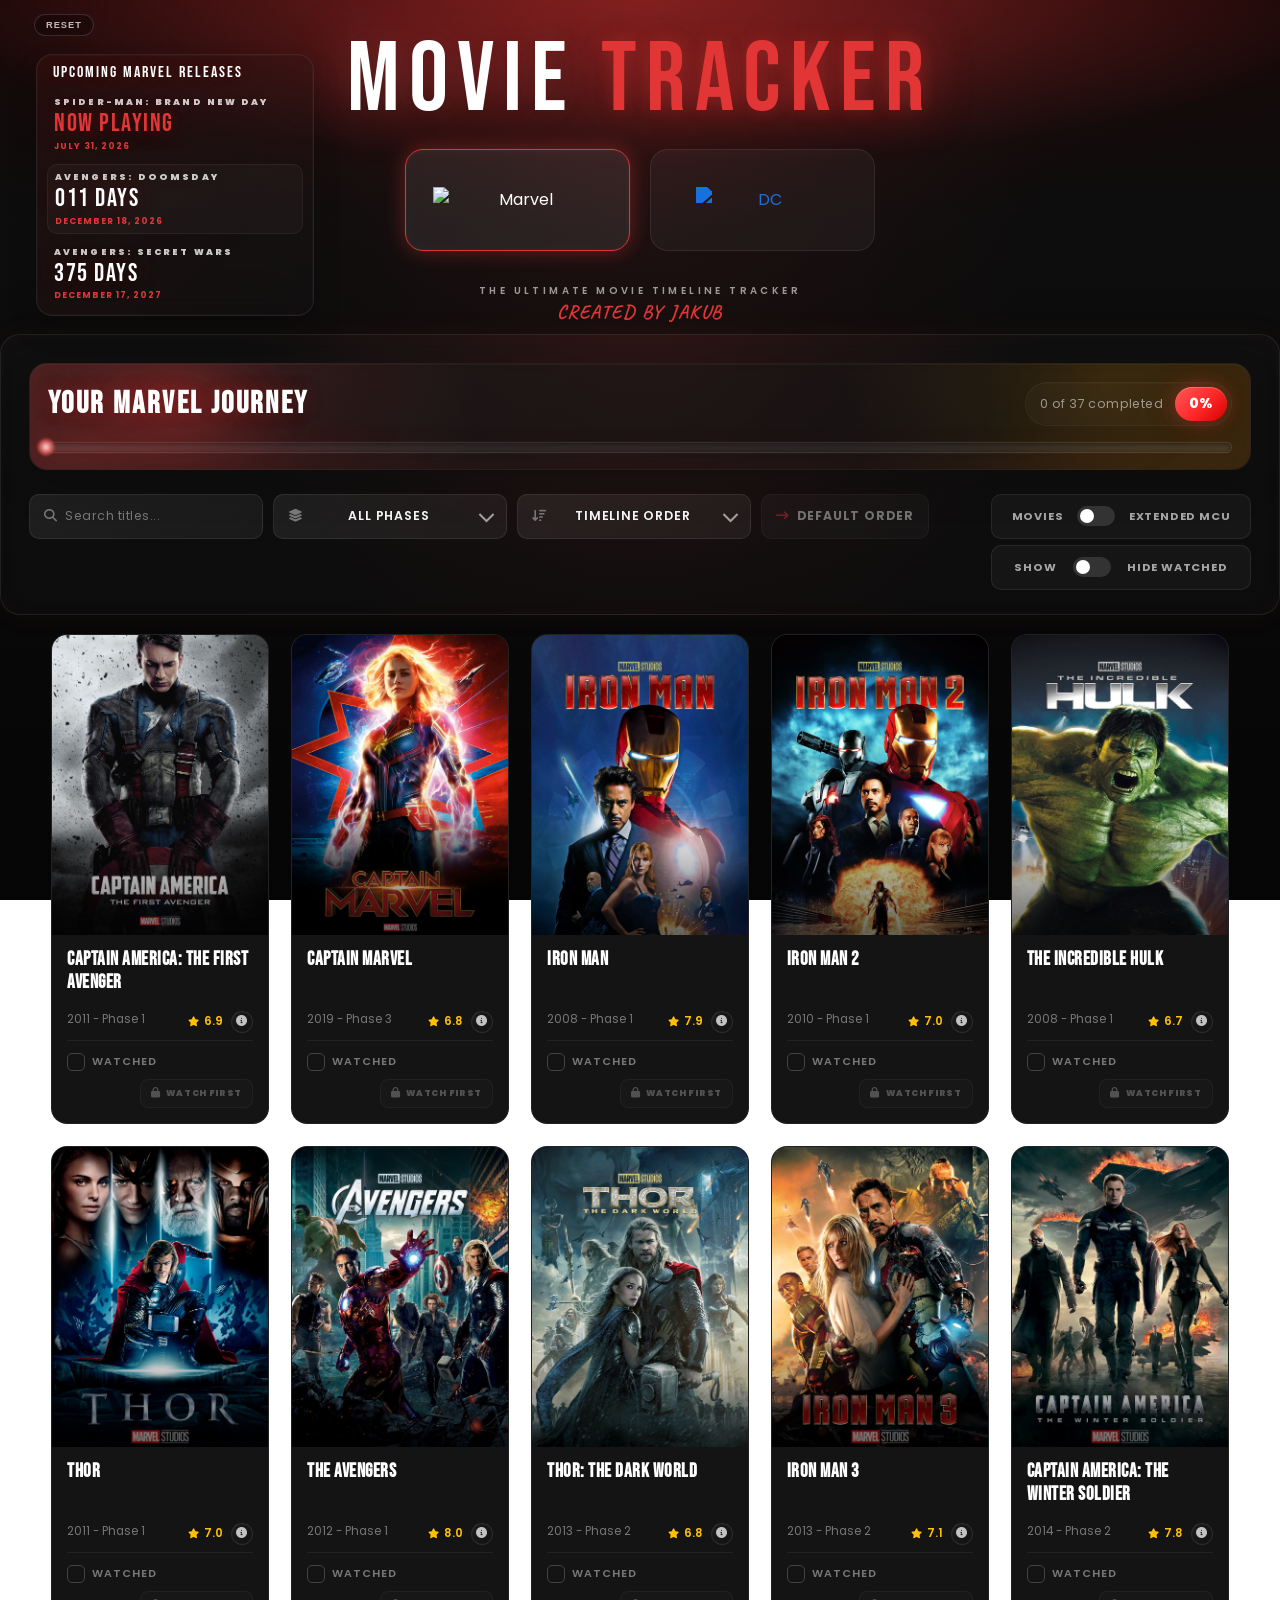
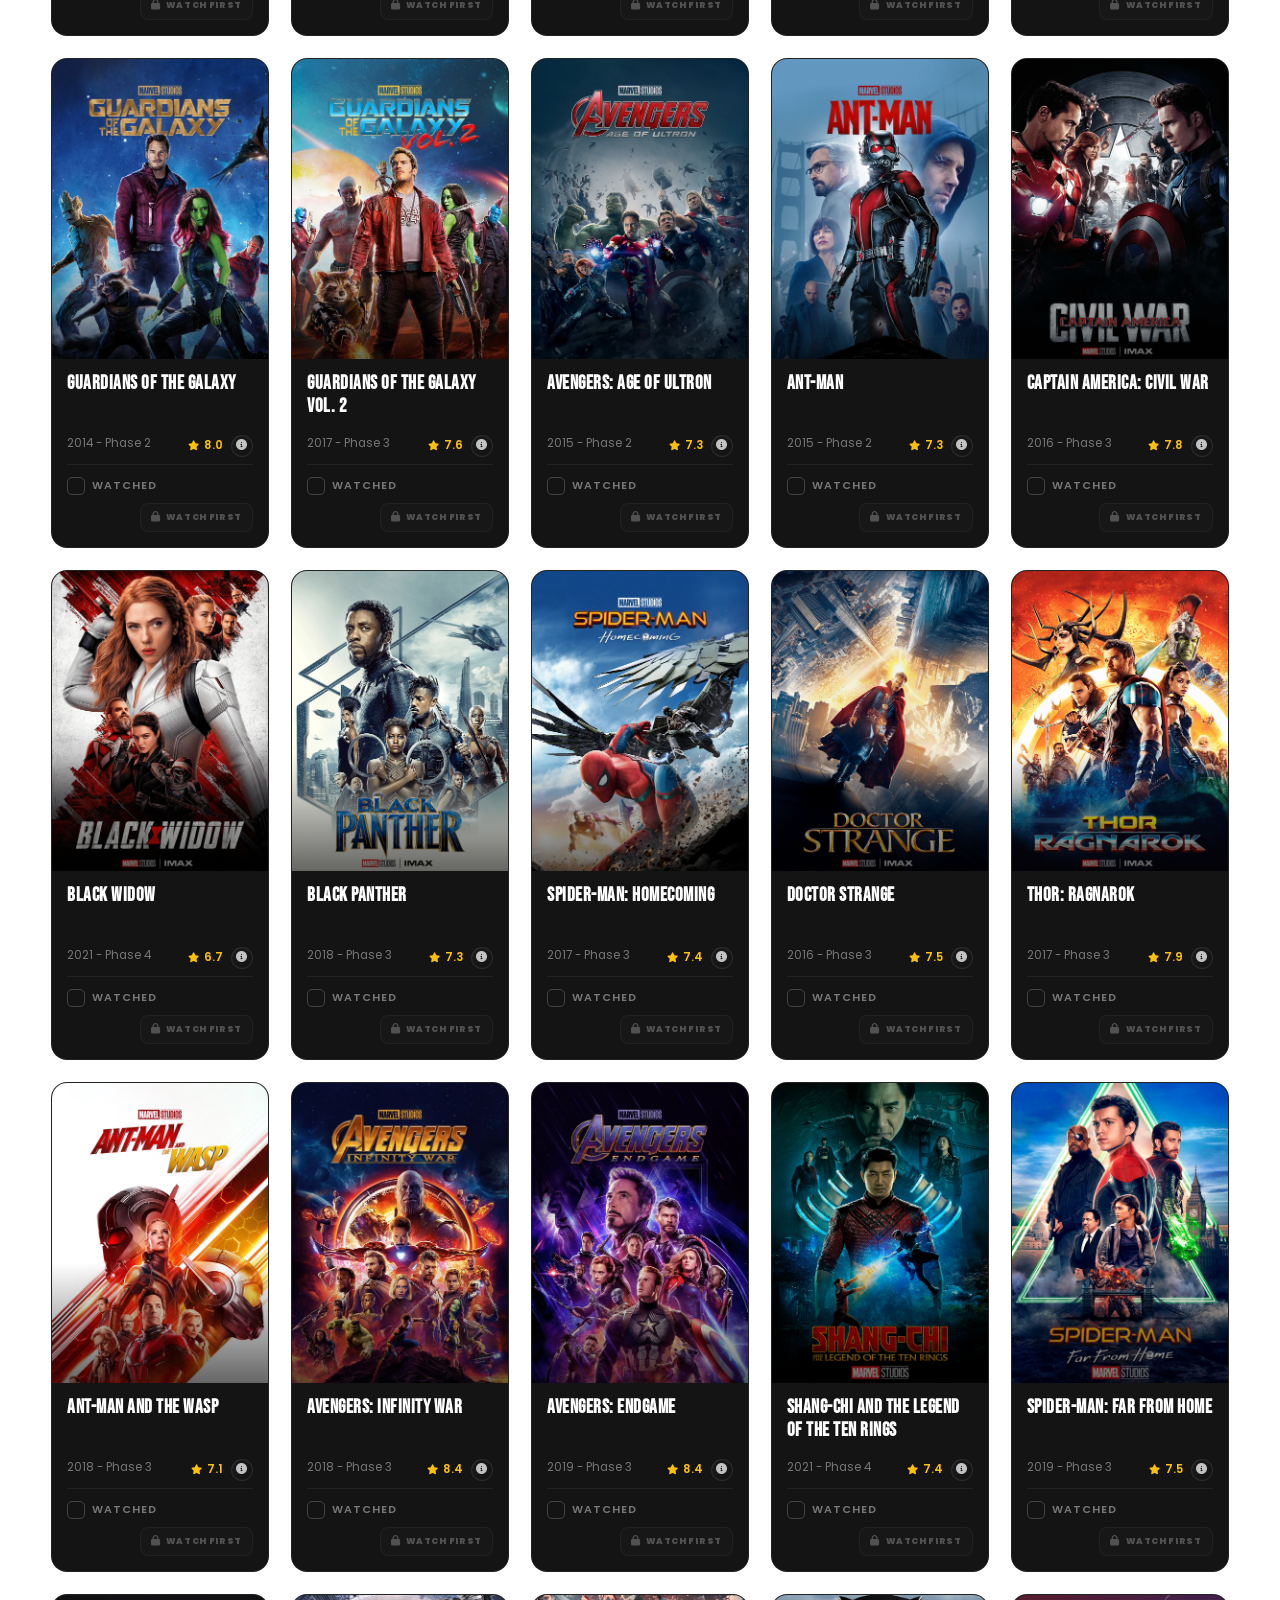
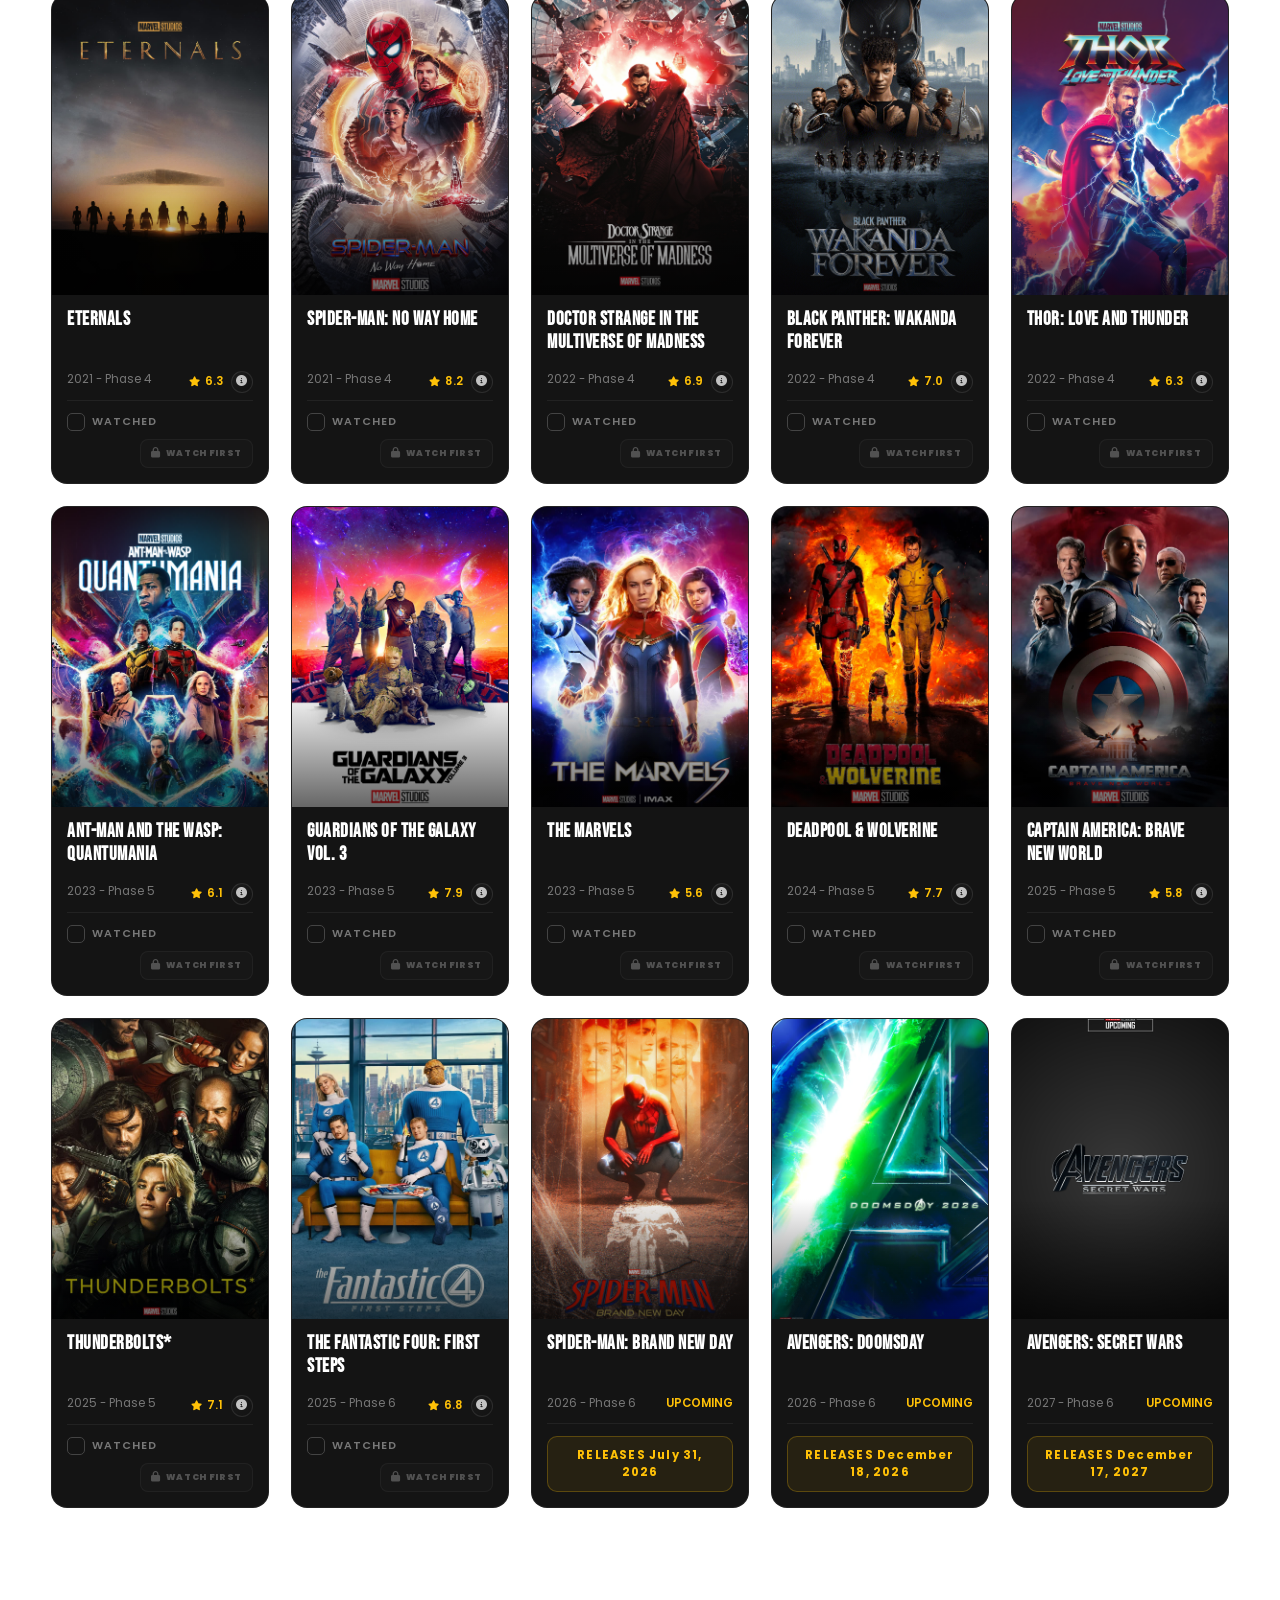
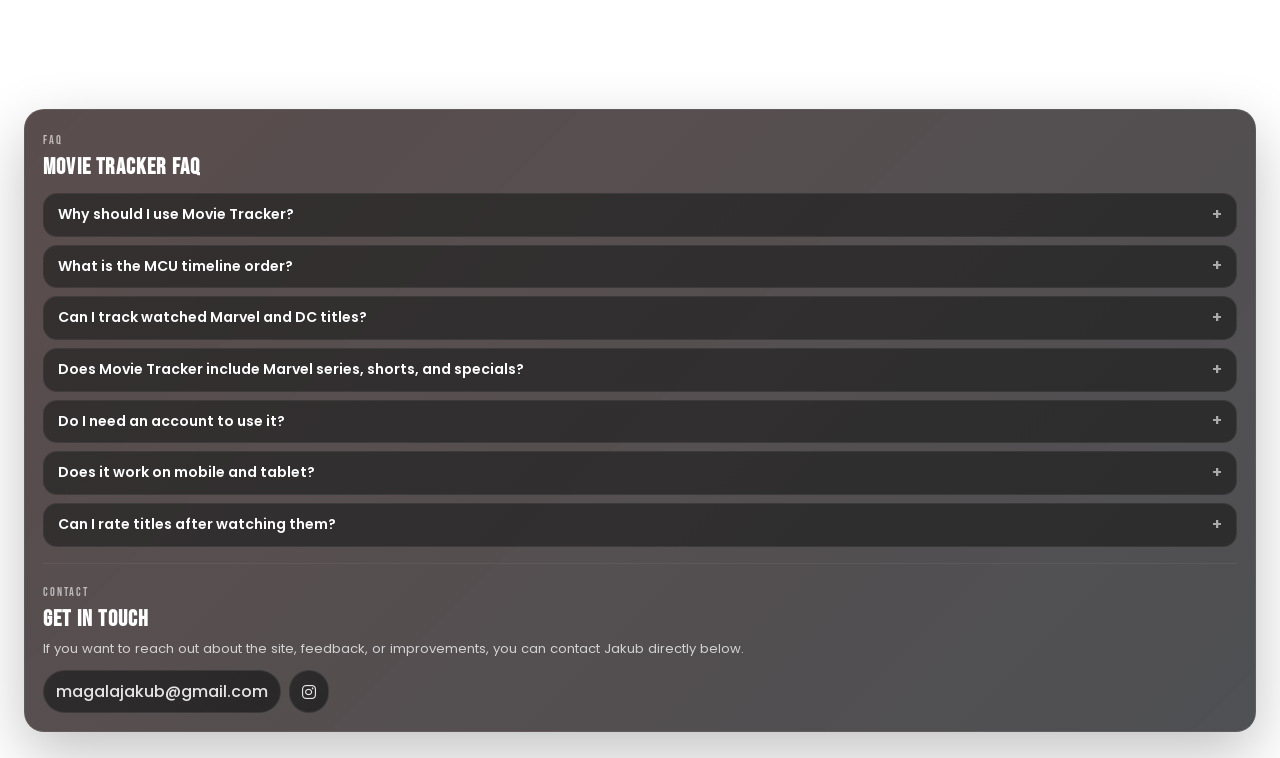
==== commit 3996990a: "Add files via upload" ====
--- a/index.html
+++ b/index.html
@@ -30,6 +30,8 @@
     <meta property="og:type" content="website">
     <meta property="og:url" content="https://nichtjakub.github.io/movie-tracker/">
     <meta property="og:image" content="https://nichtjakub.github.io/movie-tracker/preview.png">
+    <meta property="og:image:secure_url" content="https://nichtjakub.github.io/movie-tracker/preview.png">
+    <meta property="og:image:type" content="image/png">
     <meta property="og:image:width" content="1200">
     <meta property="og:image:height" content="630">
     <meta property="og:image:alt" content="Movie Tracker preview card with Marvel and DC timeline branding">
@@ -38,6 +40,8 @@
     <meta name="twitter:title" content="Movie Tracker | Marvel & DC Timeline Watchlist">
     <meta name="twitter:description" content="Track Marvel and DC movies in timeline order, mark watched titles, rate favorites, and follow your progress through the MCU and beyond.">
     <meta name="twitter:image" content="https://nichtjakub.github.io/movie-tracker/preview.png">
+    <meta name="twitter:image:alt" content="Movie Tracker preview card with Marvel and DC timeline branding">
+    <link rel="image_src" href="https://nichtjakub.github.io/movie-tracker/preview.png">
     <link href="https://fonts.googleapis.com/css2?family=Bebas+Neue&family=Caveat:wght@700&family=Poppins:wght@300;400;500;600&display=swap" rel="stylesheet">
     <link rel="stylesheet" href="style.css">
     <link rel="stylesheet" href="https://cdnjs.cloudflare.com/ajax/libs/font-awesome/6.4.0/css/all.min.css">
@@ -48,12 +52,27 @@
             "name": "Movie Tracker",
             "alternateName": "Movie Tracker Marvel DC",
             "url": "https://nichtjakub.github.io/movie-tracker/",
+            "image": "https://nichtjakub.github.io/movie-tracker/preview.png",
             "description": "Track Marvel and DC movies in timeline order, mark watched titles, rate favorites, and follow your progress through the MCU and beyond.",
             "author": {
                 "@type": "Person",
                 "name": "Jakub"
             },
             "inLanguage": "en"
+        }
+    </script>
+    <script type="application/ld+json">
+        {
+            "@context": "https://schema.org",
+            "@type": "WebPage",
+            "name": "Movie Tracker | Marvel & DC Timeline Watchlist",
+            "url": "https://nichtjakub.github.io/movie-tracker/",
+            "primaryImageOfPage": {
+                "@type": "ImageObject",
+                "url": "https://nichtjakub.github.io/movie-tracker/preview.png",
+                "width": 1200,
+                "height": 630
+            }
         }
     </script>
     <script type="application/ld+json">
